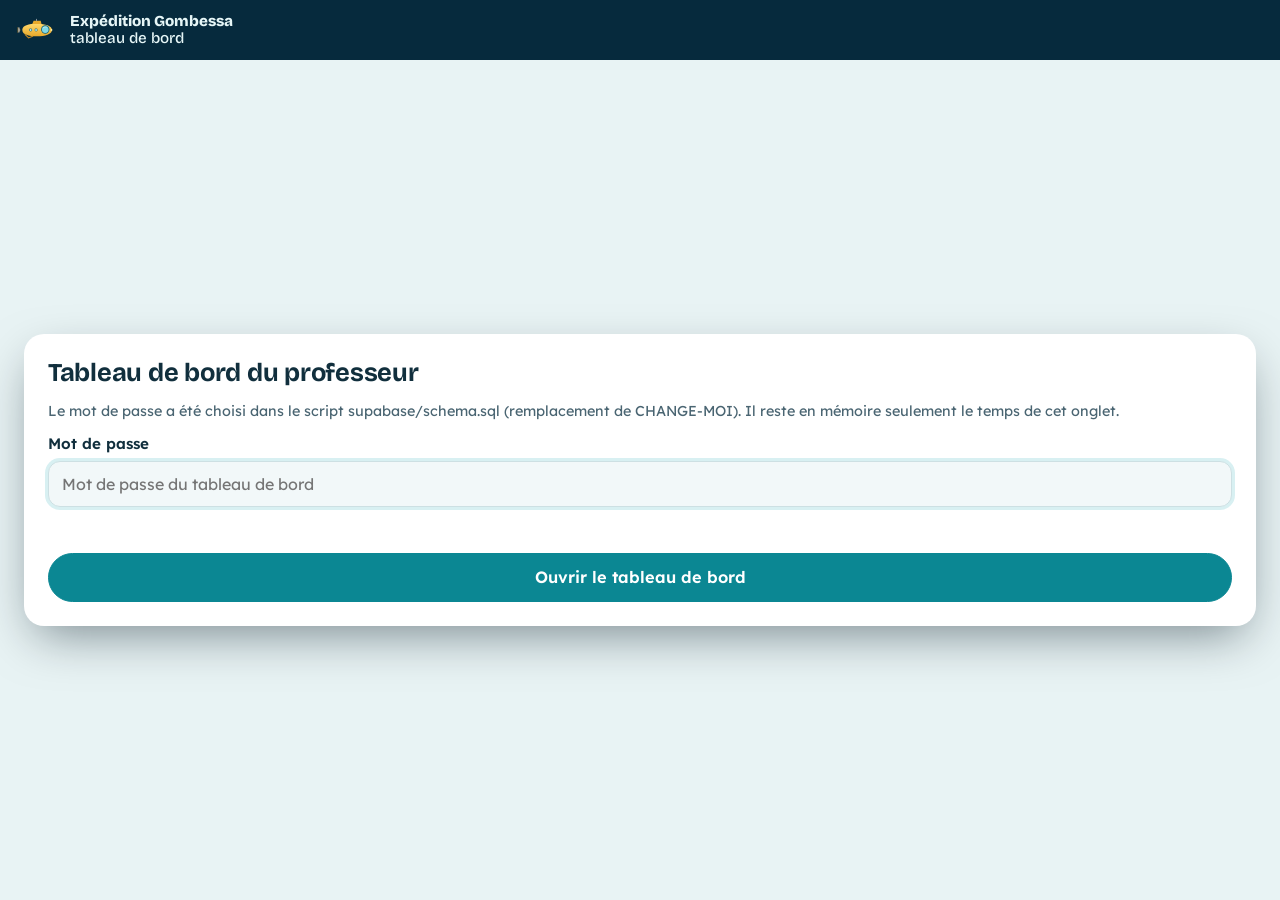
==== prof.html @ 122c661c "Expédition Gombessa : jeu de révision NSI (listes, dictionnaires, algorithmes) Site statique pour Gi" ====
<!doctype html>
<html lang="fr" data-theme="lagon">
<head>
  <meta charset="utf-8">
  <meta name="viewport" content="width=device-width, initial-scale=1">
  <title>Tableau de bord du professeur · Expédition Gombessa</title>
  <meta name="robots" content="noindex">
  <link rel="icon" href="img/icone.svg" type="image/svg+xml">
  <link rel="preconnect" href="https://fonts.googleapis.com">
  <link rel="preconnect" href="https://fonts.gstatic.com" crossorigin>
  <link href="https://fonts.googleapis.com/css2?family=Bricolage+Grotesque:opsz,wght@12..96,600;12..96,800&family=JetBrains+Mono:wght@400;600;700&family=Lexend:wght@400;500;600&display=swap" rel="stylesheet">
  <link rel="stylesheet" href="css/style.css">
  <link rel="stylesheet" href="css/prof.css">
</head>
<body class="page-prof">
  <div id="app"><div class="chargement-initial"><p>Chargement…</p></div></div>
  <div id="toasts" aria-live="polite"></div>

  <script src="js/config.js"></script>
  <script src="js/core/util.js"></script>
  <script src="js/ui/visu.js"></script>
  <script src="js/data/univers.js"></script>
  <script src="js/data/missions-principales.js"></script>
  <script src="js/data/missions-bonus.js"></script>
  <script src="js/ui/illustrations.js"></script>
  <script src="js/ui/persos.js"></script>
  <script src="js/ui/panneaux.js"></script>
  <script src="js/prof.js"></script>
</body>
</html>
---- css/style.css ----
/* =============================================================================
   Expédition Gombessa — feuille de style
   Couleurs : lagon (action), balise (rappels, indices), corail (erreurs),
   herbier (réussite). Les thèmes redéfinissent seulement les variables.
   Pensée pour le téléphone d'abord : une colonne, gros boutons, barre en bas.
   ============================================================================= */

:root {
  --fond: #e8f3f4;
  --surface: #ffffff;
  --surface-2: #f2f8f9;
  --texte: #112f3d;
  --texte-doux: #4a6572;
  --trait: #cde0e3;
  --accent: #0b8793;
  --accent-fort: #075f6b;
  --accent-texte: #ffffff;
  --accent-fond: #d8f0f2;
  --entete: #062a3d;
  --entete-texte: #e6f6f7;
  --balise: #8a5d00;
  --balise-bord: #f2c14e;
  --balise-fond: #fff5d6;
  --corail: #b42f3f;
  --corail-bord: #ef8a91;
  --corail-fond: #fde9ea;
  --herbier: #1d6f40;
  --herbier-bord: #6cc28c;
  --herbier-fond: #e1f4e7;
  --objectif: #0f5fa8;
  --objectif-fond: #e4f0fc;
  --objectif-bord: #77aee6;
  --ombre: 0 1px 2px rgba(6, 42, 61, .07), 0 8px 24px -12px rgba(6, 42, 61, .2);
  --ombre-forte: 0 18px 50px -12px rgba(3, 22, 34, .5);

  --police-titre: "Bricolage Grotesque", "Trebuchet MS", system-ui, sans-serif;
  --police-texte: "Lexend", "Segoe UI", system-ui, -apple-system, sans-serif;
  --police-code: "JetBrains Mono", ui-monospace, "Cascadia Mono", Menlo, Consolas, monospace;

  --r-petit: 6px;
  --r-moyen: 12px;
  --r-grand: 20px;
  --entete-h: 60px;
  --barre-bas-h: 0px;

  --indent-1: rgba(242, 193, 78, .22);
  --indent-2: rgba(11, 135, 147, .16);
  --indent-3: rgba(176, 108, 214, .15);
  --indent-4: rgba(229, 72, 77, .12);
  --indent-trait: rgba(17, 47, 61, .22);
  --tk-k: #8250df; --tk-s: #14853f; --tk-n: #b35900; --tk-c: #6f8189; --tk-b: #0b6ebd; --tk-f: #b0306f;
}

[data-theme="herbier"] {
  --fond: #f5f1dd; --surface: #fffdf3; --surface-2: #faf6e4; --texte: #24301a; --texte-doux: #5c6646; --trait: #e3dcb8;
  --accent: #3f7d2c; --accent-fort: #2f5f20; --accent-texte: #fffef6; --accent-fond: #e5efd5;
  --entete: #22381c; --entete-texte: #f3f6e4;
  --indent-1: rgba(232, 182, 49, .26); --indent-2: rgba(63, 125, 44, .16); --indent-3: rgba(181, 101, 29, .14); --indent-4: rgba(184, 50, 58, .11);
}
[data-theme="abysses"], [data-theme="lumieres"], [data-theme="corail"] {
  --fond: #07111f; --surface: #0e1b31; --surface-2: #13233f; --texte: #e2eaf8; --texte-doux: #98a8c7; --trait: #213457;
  --accent: #4fb3ff; --accent-fort: #8fcfff; --accent-texte: #04172e; --accent-fond: #12305a;
  --entete: #030a15; --entete-texte: #d7e4fb;
  --balise: #ffd36e; --balise-bord: #806626; --balise-fond: #252012;
  --corail: #ff8f9b; --corail-bord: #7f3643; --corail-fond: #2d1520;
  --herbier: #72e2b2; --herbier-bord: #2a6c55; --herbier-fond: #0f2f29;
  --objectif: #9cc9ff; --objectif-fond: #10294a; --objectif-bord: #3d6aa3;
  --ombre: 0 1px 2px rgba(0, 0, 0, .4), 0 12px 30px -14px rgba(0, 0, 0, .7);
  --indent-1: rgba(255, 211, 110, .19); --indent-2: rgba(79, 179, 255, .2); --indent-3: rgba(190, 140, 255, .19); --indent-4: rgba(255, 143, 155, .16);
  --indent-trait: rgba(226, 234, 248, .2);
  --tk-k: #c9a3ff; --tk-s: #93e2a5; --tk-n: #ffbf73; --tk-b: #7cc4ff; --tk-f: #ff93c1; --tk-c: #8195a6;
}
[data-theme="lumieres"] {
  --fond: #050b14; --surface: #0a1524; --surface-2: #0f1c30; --trait: #1b2c44;
  --accent: #45f0de; --accent-fort: #8ff7ec; --accent-texte: #03201d; --accent-fond: #0e3236;
  --objectif: #8ff7ec; --objectif-fond: #0c2a30; --objectif-bord: #2a8a86;
}
[data-theme="corail"] {
  --fond: #1a1012; --surface: #24171a; --surface-2: #2c1c20; --texte: #f7e8e6; --texte-doux: #c6a7a4; --trait: #45292e;
  --accent: #ff8a6b; --accent-fort: #ffb39d; --accent-texte: #2a0e06; --accent-fond: #4a2420;
  --entete: #120a0b; --entete-texte: #fbe9e5;
  --objectif: #ffc4a8; --objectif-fond: #3a1f1a; --objectif-bord: #8f4a3a;
}
[data-theme="nudibranche"] {
  --fond: #f4effb; --surface: #fffdff; --surface-2: #f8f3fd; --texte: #2a1d3d; --texte-doux: #67597d; --trait: #e2d7f1;
  --accent: #7a3fb6; --accent-fort: #5b2a8c; --accent-texte: #fffaff; --accent-fond: #ece0f8;
  --entete: #2a1440; --entete-texte: #f6edff;
  --balise: #8a4b00; --balise-bord: #f6a33b; --balise-fond: #ffecd2;
  --objectif: #5b2a8c; --objectif-fond: #efe5fb; --objectif-bord: #b48ae6;
  --indent-1: rgba(246, 163, 59, .24); --indent-2: rgba(122, 63, 182, .14); --indent-3: rgba(20, 140, 140, .12); --indent-4: rgba(184, 50, 58, .11);
}

/* ----------------------------------------------------------------------------- base */
*, *::before, *::after { box-sizing: border-box; }
html { -webkit-text-size-adjust: 100%; scroll-padding-top: calc(var(--entete-h) + 8px); scroll-padding-bottom: calc(var(--barre-bas-h) + 16px); }
body {
  margin: 0; background: var(--fond); color: var(--texte);
  font-family: var(--police-texte); font-size: 16px; line-height: 1.55;
  -webkit-font-smoothing: antialiased; overflow-x: hidden;
}
h1, h2, h3 { font-family: var(--police-titre); line-height: 1.15; margin: 0 0 .5em; letter-spacing: -.01em; }
p { margin: 0 0 .7em; }
code, kbd, pre { font-family: var(--police-code); }
code { font-size: .9em; background: var(--surface-2); border: 1px solid var(--trait); padding: .05em .35em; border-radius: 5px; overflow-wrap: anywhere; }
a { color: var(--accent-fort); }
:focus-visible { outline: 3px solid var(--balise-bord); outline-offset: 2px; }
[hidden] { display: none !important; }
.sr { position: absolute; width: 1px; height: 1px; overflow: hidden; clip: rect(0 0 0 0); white-space: nowrap; }
.vide { color: var(--texte-doux); font-style: italic; }
.aide-texte { color: var(--texte-doux); font-size: .9rem; }
.grand { font-size: 1.8rem; line-height: 1; }
.chargement-initial { display: grid; place-items: center; min-height: 100vh; color: var(--texte-doux); }
.logo { display: inline-block; width: 44px; flex: none; }
.logo svg { display: block; width: 100%; height: auto; }

/* ----------------------------------------------------------------------------- boutons */
.bouton {
  display: inline-flex; align-items: center; justify-content: center; gap: .45em; min-height: 42px;
  font: 500 .95rem/1.2 var(--police-texte); color: var(--texte);
  background: var(--surface); border: 1.5px solid var(--trait); border-radius: 999px;
  padding: .55em 1.1em; cursor: pointer; transition: background .15s, border-color .15s, transform .1s;
}
.bouton:hover:not(:disabled) { border-color: var(--accent); }
.bouton:active:not(:disabled) { transform: translateY(1px); }
.bouton:disabled { opacity: .55; cursor: not-allowed; }
.bouton.principal { background: var(--accent); border-color: var(--accent); color: var(--accent-texte); font-weight: 600; }
.bouton.principal:hover:not(:disabled) { background: var(--accent-fort); border-color: var(--accent-fort); }
.bouton.discret { background: transparent; border-color: transparent; color: var(--texte-doux); padding: .45em .7em; }
.bouton.discret:hover:not(:disabled) { background: var(--surface-2); border-color: var(--trait); color: var(--texte); }
.bouton.petit { font-size: .85rem; padding: .4em .85em; min-height: 36px; }
.bouton.large { width: 100%; padding: .85em 1.2em; font-size: 1.02rem; }
.lien {
  background: none; border: none; padding: .3em 0; color: var(--accent-fort); font: inherit; font-size: .92rem;
  cursor: pointer; text-decoration: underline; text-underline-offset: 3px; text-decoration-thickness: 1px; text-align: left;
}
.lien:hover { text-decoration-thickness: 2px; }
kbd { font-size: .7em; padding: .1em .45em; border-radius: 4px; background: rgba(255, 255, 255, .2); border: 1px solid rgba(255, 255, 255, .35); }
.bouton-fermer {
  width: 40px; height: 40px; flex: none; border-radius: 50%; border: 1px solid transparent; background: transparent;
  color: var(--texte-doux); font-size: 1.1rem; cursor: pointer;
}
.bouton-fermer:hover { background: var(--surface-2); border-color: var(--trait); color: var(--texte); }
.bouton-lire { border: none; background: transparent; cursor: pointer; font-size: 1rem; opacity: .6; padding: .35rem; border-radius: 50%; flex: none; }
.bouton-lire:hover, .bouton-lire.lecture-en-cours { opacity: 1; background: var(--surface-2); }

/* ----------------------------------------------------------------------------- accueil */
.accueil { position: relative; min-height: 100vh; min-height: 100dvh; display: grid; grid-template-columns: minmax(0, 1.2fr) minmax(320px, 470px); align-items: center; gap: 24px; padding: clamp(16px, 4vw, 56px); overflow: hidden; background: #0b3554; }
.accueil-decor, .histoire-decor { position: absolute; inset: 0; }
.plongee-svg.decor { width: 100%; height: 100%; display: block; }
.accueil-decor::after { content: ""; position: absolute; inset: 0; background: linear-gradient(90deg, rgba(3, 22, 38, .75) 0%, rgba(3, 22, 38, .25) 55%, rgba(3, 22, 38, .55) 100%); }
.accueil-titre { position: relative; z-index: 1; color: #fff; text-shadow: 0 2px 18px rgba(0, 16, 30, .6); align-self: end; padding-bottom: 4vh; }
.marque-accueil { display: flex; align-items: center; gap: .6rem; font-family: var(--police-titre); font-weight: 600; margin-bottom: .8rem; color: #bdeef0; }
.marque-accueil .logo { width: 64px; }
.accueil-titre h1 { font-size: clamp(2.4rem, 6vw, 4.6rem); font-weight: 800; line-height: .95; margin-bottom: .3em; }
.accueil-titre p { font-size: 1.08rem; max-width: 36ch; color: #dff6f7; }
.carte-connexion { position: relative; z-index: 1; background: var(--surface); border-radius: var(--r-grand); padding: 1.5rem; box-shadow: var(--ombre-forte); width: 100%; }
.carte-connexion h2 { font-size: 1.6rem; }
.choix-depart { display: flex; flex-direction: column; gap: .7rem; }
.choix-depart-bouton { justify-content: flex-start; gap: .9rem; text-align: left; border-radius: var(--r-moyen); padding: .9rem 1rem; }
.choix-depart-bouton strong { display: block; font-size: 1.05rem; }
.choix-depart-bouton small { display: block; font-weight: 400; opacity: .85; font-size: .85rem; }
.formulaire { display: flex; flex-direction: column; gap: .85rem; }
.champ { display: flex; flex-direction: column; gap: .3rem; }
.etiquette { font-weight: 600; font-size: .95rem; }
.champ input, .champ select, .memo-recherche, .saisie-champ {
  font: 400 1rem var(--police-texte); color: var(--texte); background: var(--surface-2); min-height: 46px;
  border: 1.5px solid var(--trait); border-radius: var(--r-moyen); padding: .65em .85em; width: 100%;
}
.champ input:focus, .champ select:focus, .memo-recherche:focus, .saisie-champ:focus { outline: none; border-color: var(--accent); box-shadow: 0 0 0 3px var(--accent-fond); }
.champ-code { font-family: var(--police-code) !important; font-size: 1.15rem !important; letter-spacing: .06em; text-transform: uppercase; }
.avatars-depart { display: flex; gap: .5rem; flex-wrap: wrap; }
.avatars-depart input { position: absolute; opacity: 0; pointer-events: none; }
.avatars-depart label { font-size: 1.8rem; width: 58px; height: 58px; display: grid; place-items: center; border-radius: 16px; border: 2px solid var(--trait); background: var(--surface-2); cursor: pointer; }
.avatars-depart input:checked + label { border-color: var(--accent); background: var(--accent-fond); transform: scale(1.05); }
.avatars-depart input:focus-visible + label { outline: 3px solid var(--balise-bord); }
.message-formulaire { color: var(--corail); font-weight: 500; min-height: 1.2em; margin: 0; }
.lien-hors-ligne { display: block; margin: 1rem auto 0; font-size: .88rem; color: var(--texte-doux); text-align: center; }
.etat-chargement { text-align: center; color: var(--texte-doux); font-size: .85rem; margin: 1rem 0 0; }
.carte-retour { text-align: center; }
.retour-avatar { font-size: 3.4rem; line-height: 1; margin-bottom: .4rem; }
.carte-retour .bouton { margin: .4rem 0 .6rem; }
.champ-reprise summary { cursor: pointer; color: var(--accent-fort); font-size: .92rem; }
.champ-reprise .champ { margin-top: .5rem; }
.code-expedition {
  font: 700 clamp(1.4rem, 6vw, 2rem) var(--police-code); letter-spacing: .06em; text-align: center; color: var(--entete);
  background: repeating-linear-gradient(-45deg, var(--balise-fond), var(--balise-fond) 10px, color-mix(in srgb, var(--balise-fond) 70%, var(--surface)) 10px, color-mix(in srgb, var(--balise-fond) 70%, var(--surface)) 20px);
  border: 3px dashed var(--balise-bord); border-radius: var(--r-moyen); padding: .7rem .5rem; margin: .6rem 0; user-select: all; overflow-wrap: anywhere;
}
[data-theme="abysses"] .code-expedition, [data-theme="lumieres"] .code-expedition, [data-theme="corail"] .code-expedition { color: var(--balise); }
.code-expedition.petit { font-size: 1.25rem; }
.code-conseils { list-style: none; padding: 0; margin: .4rem 0 .8rem; display: grid; gap: .3rem; font-size: .93rem; }
.case-a-cocher { display: flex; gap: .7rem; align-items: center; font-weight: 600; background: var(--surface-2); border: 1.5px solid var(--trait); border-radius: var(--r-moyen); padding: .7rem .9rem; margin-bottom: .8rem; cursor: pointer; }
.case-a-cocher input { width: 24px; height: 24px; accent-color: var(--accent); }

/* ----------------------------------------------------------------------------- histoire */
.histoire { position: relative; min-height: 100vh; min-height: 100dvh; background: #0b3554; overflow: hidden; display: flex; align-items: center; justify-content: center; padding: 16px; }
.histoire-decor::after { content: ""; position: absolute; inset: 0; background: rgba(3, 22, 38, .35); }
.histoire-cadre { position: relative; width: min(680px, 100%); background: color-mix(in srgb, var(--surface) 95%, transparent); border-radius: var(--r-grand); padding: 1.4rem; box-shadow: var(--ombre-forte); max-height: calc(100dvh - 32px); display: flex; flex-direction: column; }
.histoire-marque { display: flex; align-items: center; gap: .5rem; font-family: var(--police-titre); font-weight: 600; color: var(--accent-fort); margin-bottom: 1rem; }
.histoire-gombessa { max-width: 320px; margin: 0 auto 1rem; border-radius: var(--r-moyen); overflow: hidden; box-shadow: var(--ombre); }
.histoire-gombessa svg { display: block; width: 100%; height: auto; }
.histoire-fil { overflow-y: auto; display: flex; flex-direction: column; gap: .8rem; padding-right: 4px; }
.histoire-boutons { display: flex; justify-content: space-between; align-items: center; margin-top: 1.2rem; gap: 1rem; }
.histoire-boutons .bouton { width: auto; }

/* ----------------------------------------------------------------------------- bulles */
.bulle { display: grid; grid-template-columns: 48px minmax(0, 1fr) auto; gap: .65rem; align-items: start; }
.portrait { width: 48px; height: 48px; border-radius: 50%; overflow: hidden; flex: none; border: 2.5px solid color-mix(in srgb, var(--perso, var(--accent)) 60%, transparent); background: var(--surface); }
.portrait svg { display: block; width: 100%; height: 100%; }
.bulle-texte { background: var(--surface); border: 1px solid var(--trait); border-radius: 4px var(--r-moyen) var(--r-moyen) var(--r-moyen); padding: .6rem .85rem; }
.bulle-nom { display: flex; flex-wrap: wrap; gap: .1rem .5rem; align-items: baseline; font-size: .8rem; margin-bottom: .15rem; }
.bulle-nom strong { color: color-mix(in srgb, var(--perso) 75%, var(--texte)); font-size: .9rem; }
.bulle-nom span { color: var(--texte-doux); }
.bulle-contenu p:last-child { margin: 0; }
.bulle-luci .bulle-texte { background: var(--entete); color: var(--entete-texte); border-color: transparent; }
.bulle-luci .bulle-nom strong { color: #6ff7e8; }
.bulle-luci .bulle-nom span { color: #9cc3cc; }
.bulle-luci code { background: rgba(255, 255, 255, .1); border-color: rgba(255, 255, 255, .2); color: #e6fbff; }
.bulle-luci .bouton-lire { filter: none; }
.bulle-narration .bulle-texte { background: var(--balise-fond); border-color: var(--balise-bord); font-style: italic; }
.bulle-narration .bulle-nom { font-style: normal; }
.bulle.apparait { animation: apparition .35s ease-out both; }
@keyframes apparition { from { opacity: 0; transform: translateY(8px); } to { opacity: 1; transform: none; } }

/* ----------------------------------------------------------------------------- en-tête du jeu */
.barre {
  position: sticky; top: 0; z-index: 30; height: var(--entete-h); display: flex; align-items: center; gap: .8rem;
  padding: 0 12px; background: var(--entete); color: var(--entete-texte);
}
.marque { display: flex; align-items: center; gap: .5rem; background: none; border: none; color: inherit; cursor: pointer; padding: 0; font: 500 .95rem/1.1 var(--police-titre); text-align: left; flex: none; }
.marque .logo { width: 46px; }
.marque strong { display: block; font-weight: 800; }
.jauge { display: flex; align-items: center; gap: .45rem; flex: none; font-size: .85rem; }
.jauge-tube { width: 8px; height: 34px; border-radius: 99px; background: rgba(255, 255, 255, .15); display: flex; align-items: flex-start; overflow: hidden; }
.jauge-tube > span { width: 100%; background: linear-gradient(#6ff7e8, #2a6fd6); border-radius: 99px; transition: height .8s ease; }
.jauge-prof { font: 700 1rem var(--police-code); color: #6ff7e8; }
.jauge-nom { opacity: .8; white-space: nowrap; max-width: 16ch; overflow: hidden; text-overflow: ellipsis; }
.fil-chapitre { display: flex; align-items: center; gap: .7rem; min-width: 0; flex: 1; justify-content: center; }
.fil-points { display: flex; gap: 6px; list-style: none; margin: 0; padding: 0; }
.fil-points button {
  width: 30px; height: 30px; border-radius: 50%; border: 1.5px solid rgba(255, 255, 255, .35); background: transparent;
  color: inherit; font: 600 .78rem var(--police-texte); cursor: pointer;
}
.fil-points button.fait { background: rgba(111, 214, 154, .25); border-color: #6fd69a; color: #c9f5da; }
.fil-points button.actuel { background: #f2c14e; border-color: #f2c14e; color: #2a2000; }
.fil-points button:disabled { opacity: .35; cursor: default; }
.actions { display: flex; align-items: center; gap: 2px; flex: none; }
.bouton-entete {
  display: flex; align-items: center; gap: .35rem; background: transparent; border: 1px solid transparent; color: inherit;
  border-radius: 999px; padding: .45em .7em; font: 500 .88rem var(--police-texte); cursor: pointer; min-height: 40px;
}
.bouton-entete:hover { background: rgba(255, 255, 255, .1); border-color: rgba(255, 255, 255, .2); }
.bouton-entete .icone { font-size: 1.1rem; }
.sync { width: 16px; text-align: center; font-size: .9rem; flex: none; }
.sync.ok::before, .sync.local::before, .sync.attente::before, .sync.inconnu::before { content: ""; display: inline-block; width: 8px; height: 8px; border-radius: 50%; background: #6fd69a; }
.sync.local::before { background: rgba(255, 255, 255, .4); }
.sync.attente::before, .sync.inconnu::before { background: #f2c14e; }
.puce-profil {
  display: flex; align-items: center; gap: .55rem; background: rgba(255, 255, 255, .08); border: 1px solid rgba(255, 255, 255, .18);
  color: inherit; border-radius: 999px; padding: 4px 12px 4px 4px; cursor: pointer; font: inherit; text-align: left; flex: none;
}
.puce-profil:hover { background: rgba(255, 255, 255, .14); }
.puce-avatar { width: 38px; height: 38px; display: grid; place-items: center; font-size: 1.4rem; background: rgba(255, 255, 255, .12); border-radius: 50%; }
.puce-infos { display: flex; flex-direction: column; line-height: 1.15; min-width: 120px; }
.puce-nom { font-weight: 600; font-size: .9rem; }
.puce-rang { font-size: .74rem; opacity: .85; }
.barre-progres { display: block; height: 6px; background: var(--surface-2); border-radius: 99px; overflow: hidden; border: 1px solid var(--trait); }
.barre-progres > span { display: block; height: 100%; background: linear-gradient(90deg, var(--accent), #f2c14e); border-radius: 99px; transition: width .6s ease; }
.barre-progres.mini { height: 4px; margin-top: 3px; background: rgba(255, 255, 255, .15); border: none; }
.barre-progres.large { height: 10px; margin: .4rem 0; }

/* ----------------------------------------------------------------------------- disposition du jeu */
.jeu { display: grid; grid-template-columns: minmax(340px, 42%) minmax(0, 1fr); height: calc(100vh - var(--entete-h)); height: calc(100dvh - var(--entete-h)); }
.colonne-dossier { min-width: 0; overflow-y: auto; padding: 20px 24px 60px; border-right: 1px solid var(--trait); display: flex; flex-direction: column; gap: 1rem; }
.espace-travail { position: relative; min-width: 0; overflow-y: auto; display: flex; flex-direction: column; gap: 1rem; padding: 20px 24px 80px; background: var(--surface-2); }

.mission-tete { display: flex; flex-direction: column; gap: .25rem; }
.mission-lieu { font-size: .85rem; color: var(--accent-fort); font-weight: 600; letter-spacing: .01em; }
.mission-titre { font-size: clamp(1.6rem, 2.6vw, 2.2rem); font-weight: 800; margin: .1rem 0 .3rem; }
.mission-etat { display: flex; gap: .4rem; flex-wrap: wrap; }
.pastille { font-size: .76rem; font-weight: 500; padding: .2em .7em; border-radius: 99px; background: var(--surface); border: 1px solid var(--trait); color: var(--texte-doux); }
.pastille.reussie { background: var(--herbier-fond); border-color: var(--herbier-bord); color: var(--herbier); }
.recit { display: flex; flex-direction: column; gap: .7rem; }

/* L'objectif : toujours en haut, très visible */
.objectif {
  display: grid; grid-template-columns: auto minmax(0, 1fr) auto; gap: .75rem; align-items: start;
  background: var(--objectif-fond); border: 2px solid var(--objectif-bord); border-left: 7px solid var(--objectif);
  border-radius: var(--r-moyen); padding: .85rem 1rem; box-shadow: var(--ombre);
}
.objectif-icone { font-size: 1.8rem; line-height: 1; }
.objectif-titre { display: flex; flex-wrap: wrap; align-items: center; gap: .4rem .6rem; font: 800 .82rem var(--police-titre); text-transform: uppercase; letter-spacing: .08em; color: var(--objectif); margin-bottom: .2rem; }
.objectif-texte p { margin: 0; font-size: 1.12rem; font-weight: 600; line-height: 1.4; }
.badge-competence { text-transform: none; letter-spacing: 0; font: 600 .78rem var(--police-texte); background: var(--surface); color: var(--texte); border: 1.5px solid var(--objectif-bord); border-radius: 99px; padding: .1em .65em; }

.rappel { background: var(--balise-fond); border: 1.5px solid var(--balise-bord); border-radius: var(--r-moyen); }
.rappel summary { cursor: pointer; padding: .75rem 1rem; display: flex; gap: .55rem; align-items: center; font-size: .98rem; list-style: none; min-height: 48px; }
.rappel summary::-webkit-details-marker { display: none; }
.rappel summary::after { content: "▾"; margin-left: auto; color: var(--balise); transition: transform .2s; }
.rappel:not([open]) summary::after { transform: rotate(-90deg); }
.rappel summary strong { color: var(--balise); }
.rappel-corps { padding: 0 1rem 1rem; }
.rappel-corps ul, .rappel-corps ol, .consigne ul, .consigne ol { margin: .2em 0 .8em; padding-left: 1.3em; }
.rappel-anim { margin: .6rem 0; }

.consigne { background: var(--surface); border: 1px solid var(--trait); border-left: 5px solid var(--accent); border-radius: var(--r-moyen); padding: .9rem 1.1rem; }
.consigne h2, .dossier-donnees h2, .aides h2 { font-size: 1.1rem; margin-bottom: .5rem; }
.consigne ol li { margin-bottom: .3em; }
.consigne ol li::marker { font-weight: 700; color: var(--accent-fort); }
.consigne > div > :last-child { margin-bottom: 0; }
.dossier-donnees { background: var(--surface); border: 1px dashed var(--trait); border-radius: var(--r-moyen); padding: .9rem 1.1rem; }
.dossier-dessin { margin-top: .6rem; }

.aides { display: flex; flex-direction: column; gap: .5rem; }
.aide-info { margin: 0; color: var(--texte-doux); font-size: .9rem; }
.bouton-indice, .bouton-solution {
  width: 100%; text-align: left; display: flex; flex-direction: column; gap: .1rem; cursor: pointer; min-height: 52px;
  background: var(--surface); border: 1.5px solid var(--balise-bord); border-radius: var(--r-moyen); padding: .65rem .9rem;
  font: 600 .95rem var(--police-texte); color: var(--texte);
}
.bouton-indice small, .bouton-solution small { font-weight: 400; color: var(--texte-doux); font-size: .82rem; }
.bouton-indice:hover:not(:disabled) { background: var(--balise-fond); }
.bouton-indice:disabled, .bouton-solution:disabled { border-style: dashed; border-color: var(--trait); cursor: not-allowed; color: var(--texte-doux); }
.bouton-solution { border-color: var(--corail-bord); }
.bouton-solution:hover:not(:disabled) { background: var(--corail-fond); }
.indice.vu, .solution { background: var(--balise-fond); border: 1.5px solid var(--balise-bord); border-radius: var(--r-moyen); padding: .7rem .9rem; }
.solution { background: var(--surface); border-color: var(--corail-bord); }
.indice-titre { font-weight: 700; font-size: .85rem; color: var(--balise); margin-bottom: .2rem; }
.solution .indice-titre { color: var(--corail); }
.indice-texte p:last-child { margin: 0; }
.aide-prof { font-size: .85rem; color: var(--texte-doux); margin: .2rem 0 0; }

/* ----------------------------------------------------------------------------- code statique */
.bloc-code { position: relative; margin: .5rem 0 .8rem; }
.bloc-code:has(.bouton-essayer) { margin-top: 1.1rem; }
.code-statique {
  margin: 0; padding: .75rem .9rem; background: var(--surface); border: 1px solid var(--trait); border-radius: var(--r-petit);
  font-size: .86rem; line-height: 1.55; overflow-x: auto; white-space: pre; tab-size: 4; color: var(--texte);
}
.rappel .code-statique { background: color-mix(in srgb, var(--surface) 82%, var(--balise-fond)); }
.bouton-essayer {
  position: absolute; top: -12px; right: 10px; z-index: 1; font: 600 .74rem var(--police-texte); border-radius: 99px; cursor: pointer;
  background: var(--accent-fond); color: var(--accent-fort); border: 1px solid color-mix(in srgb, var(--accent) 40%, transparent); padding: .3em .75em;
}
.bouton-essayer:hover { background: var(--accent); color: var(--accent-texte); }
.tk-k { color: var(--tk-k); font-weight: 600; }
.tk-s { color: var(--tk-s); }
.tk-n { color: var(--tk-n); }
.tk-c { color: var(--tk-c); font-style: italic; }
.tk-b { color: var(--tk-b); }
.tk-f { color: var(--tk-f); font-weight: 600; }

/* Code numéroté, lignes cliquables */
.code-numerote { background: var(--surface); border: 1px solid var(--trait); border-radius: var(--r-moyen); padding: .4rem 0; margin: .5rem 0 .8rem; overflow-x: auto; font: .9rem/1.55 var(--police-code); }
.code-ligne { display: flex; align-items: baseline; width: 100%; min-width: max-content; padding: .1rem .8rem .1rem 0; border: none; background: transparent; text-align: left; font: inherit; color: var(--texte); white-space: pre; }
.code-ligne .num { width: 2.6em; flex: none; text-align: right; padding-right: .9em; color: var(--texte-doux); opacity: .6; user-select: none; }
.code-ligne.surlignee { background: var(--balise-fond); box-shadow: inset 4px 0 0 var(--balise-bord); }
.code-numerote.cliquable .code-ligne { cursor: pointer; padding-top: .35rem; padding-bottom: .35rem; border-top: 1px dashed transparent; }
.code-numerote.cliquable .code-ligne:hover { background: var(--accent-fond); }
.code-ligne.coche { background: var(--accent-fond); box-shadow: inset 4px 0 0 var(--accent); }
.code-ligne.juste { background: var(--herbier-fond); box-shadow: inset 4px 0 0 var(--herbier); }
.code-ligne.faux { background: var(--corail-fond); box-shadow: inset 4px 0 0 var(--corail); animation: secousse .3s; }
.code-ligne.montre { outline: 2px dashed var(--balise-bord); outline-offset: -2px; }

.tableau-defile, .defile-x { overflow-x: auto; margin: .5rem 0 .8rem; -webkit-overflow-scrolling: touch; }
.tableau-md { border-collapse: collapse; font-size: .88rem; min-width: 100%; }
.tableau-md th, .tableau-md td { border: 1px solid var(--trait); padding: .4rem .6rem; text-align: left; vertical-align: top; }
.tableau-md th { background: var(--surface-2); }

/* ----------------------------------------------------------------------------- messages de vérification */
.verdict { flex: none; }
.v-message { border-radius: var(--r-moyen); padding: .7rem .9rem; border: 1.5px solid var(--trait); background: var(--surface); font-size: .95rem; }
.v-message p:last-child { margin-bottom: 0; }
.v-neutre { color: var(--texte-doux); }
.v-trous { background: var(--balise-fond); border-color: var(--balise-bord); }
.v-erreur { background: var(--corail-fond); border-color: var(--corail-bord); }
.v-pasencore { background: var(--balise-fond); border-color: var(--balise-bord); }
.v-reussi { background: var(--herbier-fond); border-color: var(--herbier-bord); color: var(--herbier); }
.v-titre { display: flex; align-items: center; gap: .45rem; margin-bottom: .35rem; font-size: 1rem; flex-wrap: wrap; }
.v-erreur .v-titre strong { color: var(--corail); }
.v-ligne { font-size: .85rem; color: var(--texte-doux); }
.v-code { margin: .3rem 0 .5rem; padding: .45rem .6rem; background: var(--surface); border-radius: var(--r-petit); border: 1px solid var(--corail-bord); font-size: .88rem; white-space: pre-wrap; }
.v-explication { margin-bottom: .45rem; }
.v-brut { font-size: .82rem; color: var(--texte-doux); }
.rouage { display: inline-block; width: 12px; height: 12px; border: 2px solid var(--accent); border-right-color: transparent; border-radius: 50%; animation: tourne .8s linear infinite; vertical-align: -1px; }
@keyframes tourne { to { transform: rotate(360deg); } }
@keyframes secousse { 25% { transform: translateX(-4px); } 75% { transform: translateX(4px); } }

/* ----------------------------------------------------------------------------- activité : étapes */
.travail-etapes { display: flex; flex-direction: column; gap: .8rem; }
.etapes-tete { display: flex; align-items: center; justify-content: space-between; gap: 1rem; flex-wrap: wrap; }
.etape-compte { margin: 0; font-weight: 600; color: var(--texte-doux); font-size: .9rem; }
.etapes-progression { display: flex; gap: 6px; }
.etape-point { width: 14px; height: 14px; border-radius: 50%; border: 2px solid var(--trait); background: var(--surface); }
.etape-point.fait { background: var(--herbier-bord); border-color: var(--herbier-bord); }
.etape-point.actuel { border-color: var(--accent); background: var(--accent-fond); transform: scale(1.25); }
.etape-carte { background: var(--surface); border: 1px solid var(--trait); border-radius: var(--r-grand); padding: clamp(16px, 3vw, 26px); box-shadow: var(--ombre); }
.etape-carte.apparait { animation: apparition .3s ease-out both; }
.etape-question { display: flex; gap: .5rem; align-items: flex-start; font-family: var(--police-titre); font-size: 1.28rem; font-weight: 600; line-height: 1.32; margin-bottom: .8rem; }
.etape-question > div { flex: 1; }
.etape-question p { margin: 0; }
.etape-question code { font-size: .85em; }
.etape-dessin { margin-bottom: .6rem; overflow-x: auto; }
.etape-reponse.verrouillee { pointer-events: none; }
.etape-retour { margin-top: .9rem; }
.etape-retour:empty { display: none; }
.etape-actions { display: flex; gap: .6rem; flex-wrap: wrap; margin-top: .9rem; align-items: center; }
.etape-actions:empty { display: none; }
.etapes-fin { text-align: center; padding: .6rem; }

.quiz-choix { display: grid; gap: .6rem; }
.choix {
  display: flex; align-items: center; gap: .8rem; width: 100%; text-align: left; cursor: pointer; min-height: 52px;
  background: var(--surface-2); border: 2px solid var(--trait); border-radius: var(--r-moyen); padding: .7rem .9rem;
  font: 500 1rem var(--police-texte); color: var(--texte); transition: border-color .15s, background .15s;
}
.choix:hover:not(:disabled) { border-color: var(--accent); background: var(--accent-fond); }
.choix:disabled { cursor: default; }
.choix-lettre { flex: none; width: 30px; height: 30px; display: grid; place-items: center; border-radius: 50%; background: var(--surface); border: 1.5px solid var(--trait); font-weight: 700; font-size: .85rem; }
.choix.coche { border-color: var(--accent); background: var(--accent-fond); }
.choix.juste { border-color: var(--herbier-bord); background: var(--herbier-fond); }
.choix.juste .choix-lettre { background: var(--herbier); color: #fff; border-color: var(--herbier); }
.choix.faux { border-color: var(--corail-bord); background: var(--corail-fond); opacity: .8; animation: secousse .3s; }
.choix.faux .choix-lettre { background: var(--corail); color: #fff; border-color: var(--corail); }
.choix.montre, .case.montre, .montre { outline: 3px dashed var(--balise-bord); outline-offset: 2px; }

/* Cases cliquables : liste, dictionnaire, grille */
.cases-cadre { overflow-x: auto; padding: .3rem 0 .4rem; }
.cases-nom { margin: 0 0 .3rem; }
.cases-liste { display: flex; flex-wrap: wrap; gap: 6px; }
.case {
  display: flex; flex-direction: column; align-items: center; gap: 2px; cursor: pointer; font: inherit; color: var(--texte);
  background: var(--surface); border: none; padding: 2px; border-radius: 10px; min-width: 52px;
}
.case-valeur { display: block; padding: .5rem .55rem; border: 2px solid var(--accent); border-radius: 9px; background: var(--accent-fond); font: .88rem var(--police-code); white-space: nowrap; min-width: 48px; text-align: center; }
.case:hover .case-valeur, .case:hover .case-cle { border-color: var(--accent-fort); transform: translateY(-2px); }
.case.coche .case-valeur { background: var(--balise-fond); border-color: var(--balise-bord); }
.case.juste .case-valeur, .case.juste .case-cle { background: var(--herbier-fond); border-color: var(--herbier); }
.case.faux .case-valeur, .case.faux .case-cle { background: var(--corail-fond); border-color: var(--corail); animation: secousse .3s; }
.cases-dico { display: flex; flex-direction: column; gap: 6px; align-items: flex-start; }
.case-paire { flex-direction: row; gap: .5rem; padding: 3px; }
.case-cle { display: block; padding: .4rem .55rem; border: 2px solid var(--balise-bord); border-radius: 9px; background: var(--balise-fond); font: .88rem var(--police-code); }
.cases-grille { border-collapse: separate; border-spacing: 4px; }
.cases-grille .case { min-width: 44px; }
.cases-grille .case { padding: .45rem .5rem; border: 2px solid var(--accent); background: var(--accent-fond); font: .85rem var(--police-code); }
.cases-grille .case.juste { background: var(--herbier-fond); border-color: var(--herbier); }
.cases-grille .case.faux { background: var(--corail-fond); border-color: var(--corail); }
.cases-grille .case.coche { background: var(--balise-fond); border-color: var(--balise-bord); }

.saisie-champ { max-width: 260px; font-family: var(--police-code); font-size: 1.1rem; }
.saisie-champ.juste { border-color: var(--herbier-bord); background: var(--herbier-fond); }
.saisie-champ.faux { border-color: var(--corail); background: var(--corail-fond); }

.associer { display: flex; flex-direction: column; gap: .55rem; }
.associer-ligne { display: grid; grid-template-columns: minmax(0, 1.1fr) auto minmax(0, 1fr); gap: .6rem; align-items: center; background: var(--surface-2); border: 1px solid var(--trait); border-radius: var(--r-moyen); padding: .55rem .7rem; }
.associer-gauche code { white-space: normal; }
.associer-fleche { color: var(--texte-doux); }
.associer-choix, .trou-choix {
  font: 500 .92rem var(--police-texte); color: var(--texte); background: var(--surface); border: 2px solid var(--trait); border-radius: 10px; padding: .45em .5em; min-height: 42px; max-width: 100%;
}
.trou-choix { font-family: var(--police-code); min-height: 34px; padding: .15em .3em; margin: 0 .1em; border-color: var(--balise-bord); background: var(--balise-fond); }
.associer-choix.juste, .trou-choix.juste { border-color: var(--herbier); background: var(--herbier-fond); }
.associer-choix.faux, .trou-choix.faux { border-color: var(--corail); background: var(--corail-fond); }
.code-trous { white-space: pre; line-height: 2.2; }

/* ----------------------------------------------------------------------------- activité : console */
.travail-console { display: flex; flex-direction: column; background: #071d2b; color: #d9f2f4; border-radius: var(--r-grand); overflow: hidden; box-shadow: var(--ombre); }
.console-tete { display: flex; align-items: center; gap: .5rem; padding: .55rem .9rem; background: #0b2a3c; font: 600 .85rem var(--police-texte); color: #9fd9df; }
.console-tete .espace { flex: 1; }
.console-tete .etat-python { color: #f2c14e; }
.console-voyant { width: 10px; height: 10px; border-radius: 50%; background: #6ff7e8; box-shadow: 0 0 8px #6ff7e8; }
.console-fil { padding: .8rem .9rem; display: flex; flex-direction: column; gap: .5rem; min-height: 240px; max-height: 52vh; overflow-y: auto; font-size: .93rem; }
.console-accueil { color: #7fa7b0; font-style: italic; font-size: .88rem; }
.console-etape { display: grid; grid-template-columns: 34px minmax(0, 1fr); gap: .6rem; align-items: start; background: #0e3247; border: 1.5px solid #1d4f69; border-radius: var(--r-moyen); padding: .6rem .7rem; color: #e8f8fa; }
.console-etape.actuelle { background: #fff5d6; border-color: #f2c14e; color: #2b2000; box-shadow: 0 0 0 3px rgba(242, 193, 78, .25); }
.console-etape.actuelle code { background: #fff; border-color: #e6cd84; color: #2b2000; }
.console-etape.faite { opacity: .7; }
.console-etape-num { width: 30px; height: 30px; border-radius: 50%; display: grid; place-items: center; background: #1d4f69; font-weight: 700; color: #fff; }
.console-etape.actuelle .console-etape-num { background: #f2c14e; color: #2b2000; }
.console-etape.faite .console-etape-num { background: #2f9e5b; }
.console-etape-titre { display: block; font-size: .75rem; text-transform: uppercase; letter-spacing: .07em; opacity: .75; font-weight: 700; }
.console-etape-texte p { margin: 0; font-size: 1rem; font-weight: 500; }
.console-etape code { background: rgba(255, 255, 255, .1); border-color: rgba(255, 255, 255, .2); color: inherit; }
.console-cmd { font-family: var(--police-code); white-space: pre-wrap; word-break: break-word; }
.console-cmd .console-invite { color: #6ff7e8; }
.console-cmd .tk-s { color: #93e2a5; } .console-cmd .tk-n { color: #ffbf73; } .console-cmd .tk-k { color: #c9a3ff; } .console-cmd .tk-b { color: #7cc4ff; }
.console-sortie { margin: 0; font-size: .9rem; color: #f3f7f8; white-space: pre-wrap; word-break: break-word; padding-left: .2rem; }
.console-luci { display: flex; gap: .5rem; align-items: baseline; color: #6ff7e8; font-size: .92rem; }
.console-luci-nom { font: 700 .72rem var(--police-code); background: #6ff7e8; color: #03201d; border-radius: 4px; padding: .05em .4em; }
.console-luci code { background: rgba(111, 247, 232, .12); border-color: rgba(111, 247, 232, .3); color: #d6fffb; }
.console-erreur { background: #3a1820; border: 1px solid #7f3643; border-radius: 10px; padding: .5rem .7rem; }
.console-erreur-brut { font-family: var(--police-code); color: #ff9aa6; font-size: .86rem; }
.console-erreur-explication { color: #f8e7ea; font-size: .92rem; margin-top: .25rem; }
.console-erreur code, .console-pasencore code { background: rgba(255, 255, 255, .12); border-color: rgba(255, 255, 255, .2); color: #fff; }
.console-pasencore { background: #3a3013; border: 1px solid #806626; border-radius: 10px; padding: .5rem .7rem; color: #ffefc2; font-size: .92rem; }
.console-attente { color: #9fd9df; font-size: .88rem; }
.console-fin { color: #6fd69a; font-weight: 600; }
.console-saisie { display: flex; align-items: center; gap: .5rem; padding: .6rem .7rem; background: #0b2a3c; border-top: 1px solid #1d4f69; }
.console-saisie.finie { opacity: .5; pointer-events: none; }
.console-saisie .console-invite { font: 700 1rem var(--police-code); color: #6ff7e8; flex: none; }
.console-editeur { flex: 1; min-width: 0; border-radius: 8px; border: 2px solid #2a6f8a; background: #fff; }
.console-editeur:focus-within { border-color: #6ff7e8; box-shadow: 0 0 0 3px rgba(111, 247, 232, .25); }
.console-entree { flex: none; }
.console-aides { display: flex; gap: .5rem; flex-wrap: wrap; padding: 0 .7rem; background: #0b2a3c; }
.console-aides:not(:empty) { padding: 0 .7rem .7rem; }
.console-aides .bouton { background: #fff5d6; border-color: #f2c14e; color: #2b2000; }
.console-aides .bouton.discret { background: transparent; color: #ffe39a; border-color: #806626; }
.console-indice { background: #fff5d6; color: #2b2000; border-radius: 10px; padding: .45rem .7rem; font-size: .92rem; }
.console-aides .aide-texte { color: #b9d6dc; margin: 0; }
.editeur-une-ligne .ace_cursor { border-left-width: 2px; }
.apparait { animation: apparition .3s ease-out both; }

/* ----------------------------------------------------------------------------- activité : lignes à ordonner */
.travail-parsons { display: flex; flex-direction: column; gap: .8rem; }
.parsons-mode-emploi { margin: 0; }
.parsons-zones { display: grid; grid-template-columns: minmax(0, 1fr); gap: .8rem; align-items: start; }
.parsons-reserve-liste { display: grid !important; grid-template-columns: repeat(auto-fill, minmax(230px, 1fr)); }
.parsons-zones section { background: var(--surface); border: 1px solid var(--trait); border-radius: var(--r-moyen); padding: .7rem; min-width: 0; }
.parsons-programme { border: 2px solid var(--accent) !important; }
.parsons-zones h3 { font-size: 1rem; margin-bottom: .5rem; }
.parsons-liste { list-style: none; margin: 0; padding: 0; display: flex; flex-direction: column; gap: 6px; }
.parsons-vide { color: var(--texte-doux); font-style: italic; font-size: .9rem; padding: .6rem; border: 2px dashed var(--trait); border-radius: 10px; text-align: center; }
.parsons-ligne { display: flex; align-items: center; justify-content: space-between; gap: .4rem; width: 100%; text-align: left; cursor: pointer; background: var(--surface-2); border: 1.5px solid var(--trait); border-radius: 10px; padding: .55rem .6rem; min-height: 46px; font: inherit; color: var(--texte); }
.parsons-ligne:hover { border-color: var(--accent); background: var(--accent-fond); }
.parsons-ligne code, .parsons-rangee code { background: none; border: none; padding: 0; white-space: pre; font-size: .86rem; }
.parsons-ligne code { white-space: pre-wrap; overflow-wrap: anywhere; min-width: 0; }
.parsons-ajout { color: var(--accent); font-weight: 700; flex: none; }
.parsons-rangee { display: grid; grid-template-columns: 1.6em minmax(0, 1fr) auto; gap: .4rem; align-items: center; background: var(--accent-fond); border: 1.5px solid color-mix(in srgb, var(--accent) 45%, transparent); border-radius: 10px; padding: .35rem .4rem .35rem .5rem; }
.parsons-rangee.flash { animation: flash .5s; }
.parsons-rangee.erreur { background: var(--corail-fond); border-color: var(--corail); }
@keyframes flash { from { box-shadow: 0 0 0 4px var(--balise-bord); } to { box-shadow: 0 0 0 0 transparent; } }
.parsons-num { font: 600 .75rem var(--police-code); color: var(--texte-doux); text-align: right; }
.parsons-code { display: flex; align-items: center; min-width: 0; overflow-x: auto; }
.parsons-retrait { display: flex; flex: none; }
.parsons-retrait i { width: 22px; height: 26px; border-left: 2px solid var(--indent-trait); background: var(--indent-1); }
.parsons-retrait i:nth-child(2) { background: var(--indent-2); }
.parsons-retrait i:nth-child(3) { background: var(--indent-3); }
.parsons-outils { display: flex; gap: 3px; flex: none; }
.parsons-outil { width: 34px; height: 34px; border-radius: 8px; border: 1.5px solid var(--trait); background: var(--surface); cursor: pointer; font: 700 .95rem var(--police-texte); color: var(--texte); }
.parsons-outil:hover:not(:disabled) { border-color: var(--accent); background: var(--accent-fond); }
.parsons-outil:disabled { opacity: .3; cursor: default; }
.parsons-sortie { background: var(--surface); border: 1px solid var(--trait); border-radius: var(--r-moyen); padding: .7rem .9rem; max-height: 220px; overflow: auto; }

/* ----------------------------------------------------------------------------- activité : programme */
.travail-code { display: flex; flex-direction: column; border: 1px solid var(--trait); border-radius: var(--r-grand); overflow: hidden; background: var(--surface); box-shadow: var(--ombre); }
.barre-outils { display: flex; align-items: center; gap: .5rem; padding: 10px 12px; background: var(--surface); border-bottom: 1px solid var(--trait); flex-wrap: wrap; }
.travail-parsons .barre-outils { border: 1px solid var(--trait); border-radius: var(--r-moyen); }
.barre-outils .espace { flex: 1; }
.bouton-lancer { font-size: 1rem; padding: .6em 1.2em; }
.bouton-lancer.occupe .icone-lancer { animation: tourne 1s linear infinite; display: inline-block; }
.etat-python { font-size: .82rem; color: var(--texte-doux); }
.etat-python.erreur { color: var(--corail); cursor: pointer; text-decoration: underline; }
.taille-police { display: flex; }
.editeur { height: clamp(260px, 46vh, 560px); position: relative; font-size: 16px; }
.resultats { display: flex; flex-direction: column; border-top: 1px solid var(--trait); background: var(--surface); }
.resultats .verdict { padding: 12px 12px 0; }
.onglets { display: flex; gap: 4px; padding: 10px 12px 0; border-bottom: 1px solid var(--trait); }
.onglet { border: none; background: transparent; padding: .5em .9em; border-radius: 8px 8px 0 0; font: 500 .9rem var(--police-texte); color: var(--texte-doux); cursor: pointer; border-bottom: 2px solid transparent; }
.onglet.actif { color: var(--texte); border-bottom-color: var(--accent); }
.panneau-resultat { overflow: auto; padding: 10px 12px 16px; min-height: 110px; max-height: 340px; }
.sortie { margin: 0; font-size: .9rem; line-height: 1.5; white-space: pre-wrap; word-break: break-word; }
.sortie-vide { color: var(--texte-doux); font-family: var(--police-texte); font-style: italic; }
.sortie-erreur { color: var(--corail); font-weight: 600; }
.sortie-explication { font-family: var(--police-texte); color: var(--texte); font-size: .88rem; }

/* Ace : indentation colorée et lignes en erreur */
.bnl-editeur .ace_line > .ace_indent-guide { box-shadow: inset -1px 0 0 var(--indent-trait); background: none !important; }
.bnl-editeur .ace_line > .ace_indent-guide:nth-child(4n+1) { background-color: var(--indent-1) !important; }
.bnl-editeur .ace_line > .ace_indent-guide:nth-child(4n+2) { background-color: var(--indent-2) !important; }
.bnl-editeur .ace_line > .ace_indent-guide:nth-child(4n+3) { background-color: var(--indent-3) !important; }
.bnl-editeur .ace_line > .ace_indent-guide:nth-child(4n+4) { background-color: var(--indent-4) !important; }
.bnl-editeur .ace_line > .ace_indent-guide-active { box-shadow: inset -2px 0 0 var(--accent); }
.bnl-editeur .ligne-erreur { position: absolute; background: color-mix(in srgb, var(--corail) 18%, transparent); border-left: 3px solid var(--corail); }
.bnl-editeur .ligne-trou { position: absolute; background: color-mix(in srgb, var(--balise-bord) 24%, transparent); }
.ace_editor.ace_autocomplete { border-radius: 10px; box-shadow: var(--ombre-forte); font-family: var(--police-code) !important; width: min(360px, 92vw) !important; }
.ace_tooltip { font-family: var(--police-texte); max-width: 340px; border-radius: 8px; white-space: normal; }
.doc-auto code { font-size: .85rem; }
.doc-auto p { margin: .3rem 0 0; font-size: .85rem; }

/* ----------------------------------------------------------------------------- tableau d'avancement */
.travail-trace { background: var(--surface); border: 1px solid var(--trait); border-radius: var(--r-grand); padding: clamp(14px, 3vw, 26px); box-shadow: var(--ombre); }
.travail-trace h2 { font-size: 1.2rem; }
.travail-trace h3 { font-size: 1.05rem; margin-top: 1.1rem; }
.trace-questions { display: flex; flex-direction: column; gap: .5rem; }
.trace-question { display: flex; align-items: center; justify-content: space-between; gap: 1rem; background: var(--surface-2); border: 1px solid var(--trait); border-radius: var(--r-moyen); padding: .55rem .8rem; }
.trace-question .trace-champ { width: 110px; flex: none; }
.trace-table { border-collapse: separate; border-spacing: 0; background: var(--surface); border: 1px solid var(--trait); border-radius: var(--r-moyen); overflow: hidden; }
.trace-table th { background: var(--accent-fond); color: var(--accent-fort); font-family: var(--police-code); font-size: .85rem; padding: .55rem .7rem; }
.trace-table td { padding: .35rem .5rem; border-top: 1px solid var(--trait); text-align: center; }
.trace-table td.donnee { font-weight: 700; color: var(--texte-doux); }
.trace-champ {
  width: 92px; min-height: 42px; font: 500 1rem var(--police-code); text-align: center; color: var(--texte); background: var(--surface-2);
  border: 1.5px solid var(--trait); border-radius: 8px; padding: .4em .3em;
}
.trace-champ:focus { outline: none; border-color: var(--accent); box-shadow: 0 0 0 3px var(--accent-fond); }
.trace-champ.juste { border-color: var(--herbier-bord); background: var(--herbier-fond); }
.trace-champ.faux { border-color: var(--corail); background: var(--corail-fond); }
.trace-champ.montre { border-color: var(--objectif-bord); background: var(--objectif-fond); outline: none; }
.trace-actions { margin: 1.1rem 0 .7rem; }
.trace-retour ul { margin: .3rem 0 0; padding-left: 1.2em; }

/* ----------------------------------------------------------------------------- dessins des données */
.v-variables { display: flex; flex-direction: column; gap: .7rem; }
.v-carte { border: 1px solid var(--trait); border-radius: var(--r-moyen); background: var(--surface); overflow: hidden; }
.v-carte.v-nouvelle { border-left: 4px solid var(--accent); }
.v-entete { display: flex; align-items: center; gap: .5rem; padding: .4rem .7rem; background: var(--surface-2); border-bottom: 1px solid var(--trait); font-size: .82rem; }
.v-nom { font-weight: 700; font-size: .92rem; background: none; border: none; padding: 0; }
.v-type { color: var(--texte-doux); }
.v-taille { margin-left: auto; color: var(--texte-doux); font-family: var(--police-code); font-size: .76rem; }
.v-corps { padding: .6rem .7rem; overflow-x: auto; }
.v-liste { display: flex; gap: 4px; align-items: stretch; width: max-content; }
.v-case { display: flex; flex-direction: column; align-items: center; gap: 2px; }
.v-case > .v-valeur {
  min-width: 44px; padding: .35rem .5rem; border: 2px solid var(--accent); border-radius: 8px; background: var(--accent-fond);
  font-family: var(--police-code); font-size: .85rem; text-align: center; white-space: nowrap;
}
.v-tuple .v-case > .v-valeur { border-style: dashed; }
.v-indice { font-family: var(--police-code); font-size: .72rem; color: var(--accent-fort); font-weight: 700; }
.v-indice.v-neg { color: var(--texte-doux); font-weight: 400; }
.v-reste { align-self: center; color: var(--texte-doux); font-size: .8rem; padding: 0 .4rem; }
.v-case .v-liste .v-valeur { min-width: 28px; padding: .15rem .3rem; font-size: .78rem; }
.v-dico { border-collapse: collapse; font-family: var(--police-code); font-size: .85rem; }
.v-dico td { padding: .25rem .4rem; vertical-align: middle; }
.v-dico tr + tr td { border-top: 1px dotted var(--trait); }
.v-cle .v-str { background: var(--balise-fond); border: 1.5px solid var(--balise-bord); border-radius: 6px; padding: .1rem .4rem; color: var(--balise); }
.v-fleche { color: var(--texte-doux); }
.v-grille { border-collapse: collapse; font-family: var(--police-code); font-size: .85rem; }
.v-grille td { border: 2px solid var(--accent); min-width: 42px; height: 34px; text-align: center; background: var(--accent-fond); padding: 0 .3rem; }
.v-grille th { padding: 0 .4rem; }
.v-str { color: var(--tk-s); }
.v-num { color: var(--tk-n); }
.v-bool { color: var(--tk-k); font-weight: 600; }
.v-none, .v-vide { color: var(--texte-doux); font-style: italic; }
.v-func { color: var(--tk-f); }
.v-alias { display: inline-flex; gap: .3rem; align-items: center; font-size: .85rem; background: var(--corail-fond); border: 1.5px dashed var(--corail-bord); padding: .25rem .6rem; border-radius: 8px; }
.v-diagramme { margin: .5rem 0 .8rem; }
.schema-ref { display: grid; grid-template-columns: 1fr 1fr; gap: .8rem; margin: .6rem 0 .9rem; }
.sr-col { background: var(--surface); border: 1px solid var(--trait); border-radius: var(--r-moyen); padding: .7rem; text-align: center; font-size: .88rem; }
.sr-noms { display: flex; justify-content: center; gap: 1.8rem; margin-top: .4rem; }
.sr-noms span { font-family: var(--police-code); font-weight: 700; background: var(--balise-fond); border: 1.5px solid var(--balise-bord); border-radius: 6px; padding: .05rem .5rem; }
.sr-fleches { color: var(--texte-doux); letter-spacing: .3em; }
.sr-objet { display: inline-block; font-family: var(--police-code); border: 2px solid var(--accent); background: var(--accent-fond); border-radius: 8px; padding: .2rem .5rem; }
.sr-objets { display: flex; justify-content: center; gap: .6rem; }
.sr-note { color: var(--texte-doux); font-size: .8rem; margin-top: .3rem; }

.anim { background: var(--surface); border: 1px solid var(--trait); border-radius: var(--r-moyen); padding: .8rem; }
.anim-tab { display: flex; gap: 4px; flex-wrap: wrap; margin-bottom: .6rem; }
.anim-tab .v-case > .v-valeur { transition: background .25s, border-color .25s, transform .25s; }
.anim-tab .a-champion > .v-valeur { background: #f2c14e; border-color: #c99300; color: #2a2000; }
.anim-tab .a-champion > .v-valeur .v-num { color: #2a2000; }
.anim-tab .a-regarde > .v-valeur { border-color: var(--texte); transform: translateY(-4px); }
.anim-tab .a-nouveau > .v-valeur { background: var(--herbier-fond); border-color: var(--herbier); transform: translateY(-4px); }
.anim-tab .a-trie > .v-valeur { background: var(--herbier-fond); border-color: var(--herbier-bord); }
.anim-vars { display: flex; gap: .5rem; flex-wrap: wrap; margin-bottom: .4rem; }
.anim-var { font-size: .85rem; background: var(--surface-2); border: 1px solid var(--trait); border-radius: 99px; padding: .1rem .6rem; }
.anim-texte { min-height: 2.8em; font-size: .92rem; }
.anim-boutons { display: flex; gap: .4rem; flex-wrap: wrap; align-items: center; }
.anim-compte { font-size: .8rem; color: var(--texte-doux); margin-left: auto; }

/* ----------------------------------------------------------------------------- fenêtres */
.voile { position: fixed; inset: 0; z-index: 100; background: rgba(3, 18, 30, .58); display: flex; align-items: center; justify-content: center; padding: 18px; opacity: 0; transition: opacity .2s; }
.voile.visible { opacity: 1; }
.modale { background: var(--surface); color: var(--texte); border-radius: var(--r-grand); box-shadow: var(--ombre-forte); width: min(720px, 100%); max-height: calc(100dvh - 36px); display: flex; flex-direction: column; transform: translateY(12px); transition: transform .22s; }
.voile.visible .modale { transform: none; }
.modale.grande { width: min(1120px, 100%); }
.modale.petite { width: min(480px, 100%); }
.voile-tiroir { justify-content: flex-end; padding: 0; }
.tiroir { background: var(--surface); color: var(--texte); width: min(600px, 100%); height: 100%; box-shadow: var(--ombre-forte); display: flex; flex-direction: column; transform: translateX(30px); transition: transform .22s; }
.voile.visible .tiroir { transform: none; }
.fenetre-entete { display: flex; align-items: center; justify-content: space-between; gap: 1rem; padding: 12px 16px; border-bottom: 1px solid var(--trait); }
.fenetre-entete h2 { margin: 0; font-size: 1.25rem; }
.fenetre-corps { padding: 18px; overflow-y: auto; overscroll-behavior: contain; }
.confirmation .boutons, .reussite .boutons { display: flex; justify-content: flex-end; gap: .6rem; margin-top: 1rem; flex-wrap: wrap; }
.diagnostic ul { padding-left: 1.2em; }
.diagnostic pre { white-space: pre-wrap; }

#toasts { position: fixed; z-index: 200; right: 16px; bottom: calc(16px + var(--barre-bas-h)); display: flex; flex-direction: column; gap: 8px; align-items: flex-end; pointer-events: none; }
.toast { pointer-events: auto; background: var(--entete); color: var(--entete-texte); border-radius: var(--r-moyen); padding: .7rem 1rem; box-shadow: var(--ombre-forte); max-width: 380px; font-size: .92rem; display: flex; align-items: center; gap: .6rem; opacity: 0; transform: translateY(10px); transition: opacity .25s, transform .25s; cursor: pointer; }
.toast.visible { opacity: 1; transform: none; }
.toast.succes { border-left: 4px solid #6fd69a; }
.toast.erreur { border-left: 4px solid #ff8d8f; }
.toast-grand { font-size: 1.5rem; }

.coach { position: sticky; bottom: 12px; z-index: 20; display: grid; grid-template-columns: 44px minmax(0, 1fr) auto; gap: .6rem; align-items: start; background: var(--surface); border: 2px solid var(--accent); border-radius: var(--r-moyen); box-shadow: var(--ombre-forte); padding: .7rem; opacity: 0; transform: translateY(10px); transition: opacity .25s, transform .25s; margin-top: auto; }
.coach.visible { opacity: 1; transform: none; }
.coach .portrait { width: 44px; height: 44px; }
.coach-texte p { margin: 0; }
.coach-actions { margin-top: .5rem; display: flex; gap: .4rem; flex-wrap: wrap; }
body > .coach { position: fixed; left: auto; right: 16px; bottom: 80px; width: min(520px, calc(100% - 32px)); }

.visite-voile { position: fixed; inset: 0; z-index: 150; }
.visite-cadre { position: fixed; z-index: 151; border: 3px solid #f2c14e; border-radius: 14px; box-shadow: 0 0 0 9999px rgba(3, 18, 30, .55); pointer-events: none; transition: all .25s; }
.visite-info { position: fixed; z-index: 152; width: 340px; max-width: calc(100vw - 24px); background: var(--surface); color: var(--texte); border-radius: var(--r-moyen); padding: 1rem; box-shadow: var(--ombre-forte); border-top: 5px solid #f2c14e; }
.visite-boutons { display: flex; align-items: center; justify-content: space-between; gap: .5rem; margin-top: .7rem; }
.visite-compte { font-size: .8rem; color: var(--texte-doux); }
canvas.confettis { position: fixed; inset: 0; z-index: 300; pointer-events: none; }

/* ----------------------------------------------------------------------------- réussite */
.fenetre-reussite .fenetre-corps { padding-top: 6px; }
.tampon {
  font-family: var(--police-titre); font-weight: 800; font-size: clamp(1.4rem, 4vw, 2.2rem); letter-spacing: .06em; text-align: center;
  color: var(--herbier); border: 4px double var(--herbier); border-radius: 10px; padding: .25em .5em; margin: .4rem auto 1rem; width: fit-content;
  transform: rotate(-4deg); animation: tampon .45s cubic-bezier(.2, 1.6, .4, 1) both;
}
@keyframes tampon { from { transform: rotate(-4deg) scale(2.2); opacity: 0; } to { transform: rotate(-4deg) scale(1); opacity: 1; } }
.reussite-etoiles { text-align: center; font-size: 2.2rem; letter-spacing: .15em; color: var(--trait); }
.reussite-etoiles .pleine { color: #f2b51e; }
.reussite-xp { text-align: center; color: var(--texte-doux); }
.reussite-xp strong { color: var(--accent-fort); font-size: 1.1rem; }
.nouveau-rang { display: flex; gap: .8rem; align-items: center; border-radius: var(--r-moyen); padding: .7rem .9rem; margin: .8rem 0; background: var(--accent-fond); border: 1.5px solid var(--accent); }
.nouveau-rang span:not(.grand) { display: block; font-size: .85rem; color: var(--texte-doux); }
.balise-allumee { background: linear-gradient(135deg, #0b2f55, #062038); color: #e6f6f7; border-radius: var(--r-moyen); padding: .9rem; margin: .8rem 0; }
.balise-titre { display: flex; align-items: center; gap: .6rem; font: 800 1.1rem var(--police-titre); margin-bottom: .6rem; color: #ffe39a; }
.balise-feu { width: 16px; height: 16px; border-radius: 50%; background: #fff6b0; box-shadow: 0 0 0 4px rgba(242, 193, 78, .35), 0 0 22px 6px #f2c14e; animation: battement 1.6s ease-in-out infinite; }
@keyframes battement { 50% { box-shadow: 0 0 0 7px rgba(242, 193, 78, .15), 0 0 30px 10px #f2c14e; } }
.piece-label { font-size: .78rem; opacity: .8; font-weight: 600; display: block; }
.retenir { background: var(--balise-fond); border: 1.5px solid var(--balise-bord); border-radius: var(--r-moyen); padding: .8rem 1rem; margin: .8rem 0; }
.retenir h3 { font-size: 1rem; color: var(--balise); }
.retenir ul { margin: 0; padding-left: 1.2em; }
.reussite-suite { display: flex; flex-direction: column; gap: .6rem; margin: .8rem 0; }
.recompenses ul { list-style: none; padding: 0; margin: 0; display: grid; gap: .5rem; }
.recompenses li { display: flex; gap: .7rem; align-items: center; background: var(--surface-2); border: 1px solid var(--trait); border-radius: var(--r-moyen); padding: .5rem .8rem; }
.recompenses li span:not(.grand) { display: block; font-size: .82rem; color: var(--texte-doux); }

/* ----------------------------------------------------------------------------- carnet de bord (espèces) */
.grille-especes { display: grid; grid-template-columns: repeat(auto-fill, minmax(260px, 1fr)); gap: .9rem; }
.carte-espece { background: var(--surface); border: 1px solid var(--trait); border-radius: var(--r-moyen); overflow: hidden; display: flex; flex-direction: column; }
.carte-espece-image svg { display: block; width: 100%; height: auto; }
.carte-espece.cachee .carte-espece-image { aspect-ratio: 3 / 2; display: grid; place-items: center; background: repeating-linear-gradient(45deg, var(--surface-2), var(--surface-2) 12px, var(--fond) 12px, var(--fond) 24px); font: 800 3rem var(--police-titre); color: var(--trait); }
.carte-espece-texte { padding: .7rem .9rem .9rem; }
.carte-espece-texte h3 { font-size: 1.1rem; margin-bottom: .1rem; }
.carte-espece-latin { font-style: italic; color: var(--texte-doux); font-size: .85rem; }
.carte-espece-texte ul { margin: .3rem 0 0; padding-left: 1.1em; font-size: .9rem; }
.carte-espece-texte li { margin-bottom: .3em; }
.carte-espece.mini { flex-direction: row; gap: .8rem; align-items: center; background: rgba(255, 255, 255, .06); border-color: rgba(255, 255, 255, .15); color: inherit; }
.carte-espece.mini .carte-espece-image { width: 130px; flex: none; border-radius: 10px; overflow: hidden; }
.carte-espece.mini p { margin: .2rem 0 0; font-size: .88rem; }
.sources { margin-top: 1rem; font-size: .8rem; }

/* ----------------------------------------------------------------------------- la plongée */
.vue-plongee { display: grid; grid-template-columns: minmax(0, 1.5fr) minmax(300px, 1fr); gap: 1.1rem; align-items: start; }
.plongee-defile { overflow-x: auto; border-radius: var(--r-grand); -webkit-overflow-scrolling: touch; position: sticky; top: 0; }
.plongee-coupe { min-width: 620px; }
.plongee-svg { display: block; width: 100%; height: auto; border-radius: var(--r-grand); }
.plongee-chemin { fill: none; stroke: #ffe39a; stroke-width: 3; stroke-dasharray: 2 9; stroke-linecap: round; opacity: .85; }
.plongee-balise .balise-corps { fill: #0b2f55; stroke: #f2c14e; stroke-width: 3; }
.plongee-balise.fermee .balise-corps { fill: #3a5068; stroke: #8aa3b5; }
.plongee-balise.allumee .balise-corps { fill: #f2c14e; stroke: #fff6b0; }
.plongee-balise.ouverte { cursor: pointer; }
.plongee-balise.ouverte:hover .balise-corps, .plongee-balise:focus .balise-corps { stroke: #ffffff; stroke-width: 4; }
.plongee-balise:focus { outline: none; }
.balise-num { font: 800 14px var(--police-texte); fill: #fff; pointer-events: none; }
.plongee-balise.allumee .balise-num { fill: #2a2000; }
.balise-nom { font: 700 15px var(--police-titre); fill: #ffffff; paint-order: stroke; stroke: #04203a; stroke-width: 4px; stroke-linejoin: round; pointer-events: none; }
.balise-prof { font: 600 12px var(--police-code); fill: #bdeef0; paint-order: stroke; stroke: #04203a; stroke-width: 3px; pointer-events: none; }
.plongee-balise.fermee .balise-nom { opacity: .6; }
.plongee-echelle line { stroke: rgba(255, 255, 255, .5); stroke-width: 2; }
.plongee-echelle text { font: 600 11px var(--police-code); fill: rgba(230, 246, 247, .75); }
.plongee-sousmarin.moi { animation: flotte 3s ease-in-out infinite; }
.plongee-sousmarin.flotte { animation: flotte 4s ease-in-out infinite; }
@keyframes flotte { 50% { translate: 0 -6px; } }
.plongee-lumiere { animation: scintille 3.5s ease-in-out infinite; }
@keyframes scintille { 50% { opacity: .15; } }
.plongee-bulle { fill: none; stroke: rgba(255, 255, 255, .5); stroke-width: 1.4; animation: monte 7s linear infinite; }
@keyframes monte { from { translate: 0 0; opacity: .8; } to { translate: 0 -120px; opacity: 0; } }
.plongee-cote { display: flex; flex-direction: column; gap: .6rem; min-width: 0; }
.plongee-groupe { font-size: 1rem; margin: .4rem 0 0; color: var(--texte-doux); text-transform: uppercase; letter-spacing: .06em; }
.filtre-lieu { background: var(--accent-fond); border-radius: var(--r-moyen); padding: .5rem .8rem; font-size: .92rem; }
.chapitre { border: 1px solid var(--trait); border-radius: var(--r-moyen); background: var(--surface); }
.chapitre.verrouille { opacity: .65; }
.chapitre summary { display: flex; align-items: center; gap: .7rem; padding: .6rem .8rem; cursor: pointer; list-style: none; min-height: 52px; }
.chapitre summary::-webkit-details-marker { display: none; }
.chap-icone { font-size: 1.3rem; width: 1.6em; text-align: center; }
.chap-nom { display: flex; flex-direction: column; line-height: 1.25; }
.chap-nom small { color: var(--texte-doux); font-size: .8rem; }
.chap-compte { margin-left: auto; font-family: var(--police-code); font-size: .85rem; color: var(--texte-doux); }
.liste-missions { list-style: none; margin: 0; padding: 0 .5rem .6rem; }
.liste-missions button { display: flex; align-items: center; gap: .6rem; width: 100%; border: none; background: none; text-align: left; padding: .5rem .5rem; border-radius: 8px; font: 400 .93rem var(--police-texte); color: var(--texte); cursor: pointer; min-height: 44px; }
.liste-missions button:hover:not(:disabled) { background: var(--surface-2); }
.liste-missions button:disabled { color: var(--texte-doux); cursor: not-allowed; }
.liste-missions .actuelle button { background: var(--accent-fond); font-weight: 600; }
.m-statut { width: 1.4em; text-align: center; color: var(--accent); }
.faite .m-statut { color: var(--herbier); font-weight: 700; }
.m-titre { flex: 1; display: flex; flex-direction: column; }
.m-comp { font-size: .75rem; color: var(--texte-doux); font-weight: 400; }
.m-etoiles { color: #f2b51e; font-size: .85rem; letter-spacing: .05em; white-space: nowrap; }

/* ----------------------------------------------------------------------------- équipage */
.equipage-resume { color: var(--texte-doux); }
.equipage-liste { list-style: none; margin: 0 0 1rem; padding: 0; display: flex; flex-direction: column; gap: .5rem; }
.equipage-ligne { display: grid; grid-template-columns: 46px 1fr; gap: .6rem; align-items: center; background: var(--surface-2); border: 1px solid var(--trait); border-radius: var(--r-moyen); padding: .55rem .7rem; }
.equipage-ligne.moi { border-color: var(--accent); background: var(--accent-fond); }
.equipage-avatar { position: relative; font-size: 1.6rem; width: 46px; height: 46px; display: grid; place-items: center; background: var(--surface); border-radius: 50%; }
.point-en-ligne { position: absolute; right: 1px; bottom: 1px; width: 11px; height: 11px; border-radius: 50%; background: #9aa9af; border: 2px solid var(--surface); }
.point-en-ligne.actif { background: #2fbf6c; }
.equipage-infos { min-width: 0; }
.equipage-nom { display: flex; justify-content: space-between; gap: .5rem; align-items: baseline; }
.equipage-prof { font: 600 .8rem var(--police-code); color: var(--accent-fort); white-space: nowrap; }
.equipage-infos .barre-progres { margin: .3rem 0; }
.equipage-detail { font-size: .8rem; color: var(--texte-doux); white-space: nowrap; overflow: hidden; text-overflow: ellipsis; }

/* ----------------------------------------------------------------------------- profil */
.profil h3 { font-size: 1.1rem; margin-top: 1.2rem; }
.profil-tete { display: flex; gap: 1rem; align-items: center; }
.profil-tete h3 { margin: 0 0 .1rem; font-size: 1.5rem; }
.profil-tete p { margin: 0; }
.profil-avatar { font-size: 3.2rem; width: 88px; height: 88px; display: grid; place-items: center; border-radius: 50%; background: var(--accent-fond); border: 3px solid var(--accent); flex: none; }
.profil-tete > div:not(.profil-avatar) { flex: 1; min-width: 0; }
.profil-code { margin-top: 1rem; background: var(--surface-2); border: 1px solid var(--trait); border-radius: var(--r-moyen); padding: .4rem 1rem 1rem; }
.profil-stats { display: grid; grid-template-columns: repeat(4, 1fr); gap: .6rem; margin-top: 1rem; }
.stat { background: var(--surface-2); border: 1px solid var(--trait); border-radius: var(--r-moyen); padding: .6rem; text-align: center; }
.stat strong { display: block; font-family: var(--police-titre); font-size: 1.3rem; }
.stat span { font-size: .78rem; color: var(--texte-doux); }
.liste-competences { list-style: none; margin: 0; padding: 0; display: grid; gap: .45rem; }
.liste-competences li { display: grid; grid-template-columns: 9.5em minmax(0, 1fr) 3em; gap: .6rem; align-items: center; }
.liste-competences .barre-progres { height: 10px; }
.comp-compte { font: .8rem var(--police-code); color: var(--texte-doux); text-align: right; }
.grille-choix { display: flex; flex-wrap: wrap; gap: .5rem; }
.choix-avatar { position: relative; width: 56px; height: 56px; font-size: 1.7rem; border-radius: 16px; border: 2px solid var(--trait); background: var(--surface-2); cursor: pointer; }
.choix-avatar.actif { border-color: var(--accent); background: var(--accent-fond); }
.choix-avatar.verrou > span { filter: grayscale(1); opacity: .3; }
.choix-avatar small { position: absolute; right: 2px; bottom: 0; font-size: .7rem; }
.grille-themes { display: grid; grid-template-columns: repeat(auto-fill, minmax(150px, 1fr)); gap: .6rem; }
.choix-theme { display: flex; flex-direction: column; gap: .3rem; align-items: flex-start; text-align: left; border: 2px solid var(--trait); border-radius: var(--r-moyen); background: var(--surface-2); padding: .55rem; cursor: pointer; font: 500 .88rem var(--police-texte); color: var(--texte); }
.choix-theme.actif { border-color: var(--accent); }
.choix-theme.verrou { cursor: help; opacity: .75; }
.choix-theme small { font-size: .74rem; color: var(--texte-doux); font-weight: 400; }
.apercu { display: flex; width: 100%; height: 26px; border-radius: 8px; overflow: hidden; }
.apercu i { flex: 1; }
.apercu[data-theme="lagon"] i:nth-child(1) { background: #062a3d; } .apercu[data-theme="lagon"] i:nth-child(2) { background: #0b8793; } .apercu[data-theme="lagon"] i:nth-child(3) { background: #e8f3f4; }
.apercu[data-theme="herbier"] i:nth-child(1) { background: #22381c; } .apercu[data-theme="herbier"] i:nth-child(2) { background: #3f7d2c; } .apercu[data-theme="herbier"] i:nth-child(3) { background: #f5f1dd; }
.apercu[data-theme="abysses"] i:nth-child(1) { background: #030a15; } .apercu[data-theme="abysses"] i:nth-child(2) { background: #4fb3ff; } .apercu[data-theme="abysses"] i:nth-child(3) { background: #0e1b31; }
.apercu[data-theme="nudibranche"] i:nth-child(1) { background: #2a1440; } .apercu[data-theme="nudibranche"] i:nth-child(2) { background: #7a3fb6; } .apercu[data-theme="nudibranche"] i:nth-child(3) { background: #f6a33b; }
.apercu[data-theme="lumieres"] i:nth-child(1) { background: #050b14; } .apercu[data-theme="lumieres"] i:nth-child(2) { background: #45f0de; } .apercu[data-theme="lumieres"] i:nth-child(3) { background: #c7a3ff; }
.apercu[data-theme="corail"] i:nth-child(1) { background: #120a0b; } .apercu[data-theme="corail"] i:nth-child(2) { background: #ff8a6b; } .apercu[data-theme="corail"] i:nth-child(3) { background: #24171a; }
.grille-badges { list-style: none; padding: 0; margin: 0; display: grid; grid-template-columns: repeat(auto-fill, minmax(150px, 1fr)); gap: .5rem; }
.badge { display: flex; flex-direction: column; align-items: center; text-align: center; gap: .15rem; background: var(--surface-2); border: 1px solid var(--trait); border-radius: var(--r-moyen); padding: .6rem; opacity: .6; }
.badge.obtenu { opacity: 1; border-color: var(--balise-bord); background: var(--balise-fond); }
.badge-emoji { font-size: 1.7rem; }
.badge strong { font-size: .86rem; }
.badge small { font-size: .74rem; color: var(--texte-doux); line-height: 1.3; }
.profil-bas { margin-top: 1.4rem; display: flex; flex-direction: column; align-items: flex-end; gap: .4rem; }

/* mémo, bac à sable */
.memo { display: flex; flex-direction: column; gap: .8rem; }
.memo-onglets { display: flex; gap: .4rem; flex-wrap: wrap; }
.memo-onglet { border: 1.5px solid var(--trait); background: var(--surface-2); border-radius: 99px; padding: .4em .85em; font: 500 .85rem var(--police-texte); color: var(--texte); cursor: pointer; min-height: 38px; }
.memo-onglet.actif { background: var(--accent); border-color: var(--accent); color: var(--accent-texte); }
.memo-fiches { display: flex; flex-direction: column; gap: .6rem; }
.memo-fiche { border: 1px solid var(--trait); border-radius: var(--r-moyen); background: var(--surface); }
.memo-fiche summary { cursor: pointer; padding: .7rem .9rem; font-family: var(--police-titre); font-weight: 600; font-size: 1.05rem; }
.memo-fiche.surlignee { border-color: var(--balise-bord); box-shadow: 0 0 0 3px var(--balise-fond); }
.memo-texte { padding: 0 .9rem .9rem; }
.memo-texte ul { padding-left: 1.2em; }
.bac { display: flex; flex-direction: column; gap: .6rem; }
.bac .barre-outils { border: 1px solid var(--trait); border-radius: var(--r-moyen); }
.editeur-bac { height: 300px; flex: none; border: 1px solid var(--trait); border-radius: var(--r-moyen); overflow: hidden; }
.bac-resultats { display: grid; grid-template-columns: 1fr 1fr; gap: .8rem; }
.bac-col { min-width: 0; }
.bac-col h3 { font-size: .95rem; }
.bac .sortie { background: var(--surface-2); border: 1px solid var(--trait); border-radius: var(--r-moyen); padding: .7rem; min-height: 120px; max-height: 260px; overflow: auto; }
.bac-variables { max-height: 300px; overflow: auto; }

/* ============================================================================= écrans moyens */
@media (max-width: 1240px) {
  .bouton-entete .texte { display: none; }
  .jauge-nom { display: none; }
}
@media (max-width: 1060px) {
  .puce-infos { display: none; }
  .puce-profil { padding: 3px; }
  .marque-texte { display: none; }
}

/* ============================================================================= tablettes et téléphones : une seule colonne */
@media (max-width: 900px) {
  .accueil { grid-template-columns: 1fr; align-content: start; gap: 12px; padding: 16px; }
  .accueil-titre { align-self: auto; padding: 6vh 0 0; }
  .accueil-decor::after { background: linear-gradient(180deg, rgba(3, 22, 38, .25), rgba(3, 22, 38, .75)); }
  .jeu { display: flex; flex-direction: column; height: auto; }
  /* Les deux colonnes se fondent en une : l'objectif passe juste sous le titre */
  .colonne-dossier, .espace-travail { display: contents; }
  .jeu > section > * { margin-left: 14px; margin-right: 14px; }
  .mission-tete { order: 1; margin-top: 16px !important; }
  .objectif { order: 2; margin-top: 12px; }
  .recit { order: 3; margin-top: 14px; }
  .rappel { order: 4; margin-top: 14px; }
  .dossier-donnees { order: 5; margin-top: 14px; }
  .consigne { order: 6; margin-top: 14px; }
  .activite { order: 7; margin-top: 14px; }
  .aides { order: 8; margin-top: 14px; margin-bottom: 30px; }
  .coach { order: 9; }
  .vue-plongee { grid-template-columns: 1fr; }
  .plongee-defile { position: static; }
  .profil-stats { grid-template-columns: repeat(2, 1fr); }
  .bac-resultats { grid-template-columns: 1fr; }
  .fil-chapitre { justify-content: flex-end; }
}

/* ============================================================================= téléphones */
@media (max-width: 700px) {
  :root { --entete-h: 54px; --barre-bas-h: 62px; }
  body { font-size: 16px; padding-bottom: calc(var(--barre-bas-h) + env(safe-area-inset-bottom)); }
  body.page-prof { padding-bottom: 0; }
  .barre { gap: .5rem; padding: 0 8px; }
  .marque .logo { width: 40px; }
  .jauge-tube { height: 28px; }
  .fil-points button { width: 26px; height: 26px; font-size: .72rem; }
  .fil-points { gap: 4px; }
  /* Les outils passent dans une barre en bas de l'écran, facile à atteindre avec le pouce */
  .actions {
    position: fixed; left: 0; right: 0; bottom: 0; z-index: 40; height: calc(var(--barre-bas-h) + env(safe-area-inset-bottom));
    padding: 4px 4px env(safe-area-inset-bottom); background: var(--entete); border-top: 1px solid rgba(255, 255, 255, .12);
    display: grid; grid-auto-flow: column; grid-auto-columns: 1fr; gap: 2px;
  }
  .bouton-entete { flex-direction: column; justify-content: center; gap: 0; border-radius: 12px; padding: 4px 2px; font-size: .68rem; min-height: 52px; }
  .bouton-entete .texte { display: block; }
  .bouton-entete .icone { font-size: 1.3rem; }
  .mission-titre { font-size: 1.55rem; }
  .objectif { grid-template-columns: auto minmax(0, 1fr) auto; gap: .5rem; padding: .75rem .7rem; }
  .bulle { grid-template-columns: 40px minmax(0, 1fr); position: relative; gap: .5rem; }
  .bulle .portrait { width: 40px; height: 40px; }
  .bulle .bouton-lire { position: absolute; top: 2px; right: 2px; }
  .bulle-texte { padding-right: 2.2rem; }
  .bulle-nom span { display: none; }
  .objectif-icone { font-size: 1.5rem; }
  .objectif-texte p { font-size: 1.05rem; }
  .etape-question { font-size: 1.12rem; }
  .etape-carte { border-radius: var(--r-moyen); padding: 14px; }
  .associer-ligne { grid-template-columns: 1fr; gap: .35rem; }
  .associer-fleche { display: none; }
  .associer-choix { width: 100%; }
  .case { min-width: 46px; }
  .case-valeur { padding: .45rem .4rem; font-size: .8rem; min-width: 42px; }
  .console-fil { max-height: 46vh; min-height: 200px; padding: .7rem; }
  .console-saisie { flex-wrap: wrap; }
  .console-editeur { min-width: calc(100% - 3.2rem); }
  .console-entree { width: 100%; }
  .editeur { height: 44vh; min-height: 240px; }
  .barre-outils kbd { display: none; }
  .taille-police { display: none; }
  .parsons-rangee { grid-template-columns: 1.3em minmax(0, 1fr); }
  .parsons-outils { grid-column: 1 / -1; justify-content: flex-end; }
  .parsons-outil { width: 42px; height: 38px; }
  .schema-ref { grid-template-columns: 1fr; }
  .trace-question { flex-direction: column; align-items: flex-start; }
  .trace-champ { width: 74px; }
  /* Fenêtres en plein écran */
  .voile { padding: 0; align-items: stretch; }
  .modale, .modale.grande, .modale.petite, .tiroir { width: 100%; max-height: none; height: 100%; border-radius: 0; }
  .fenetre-corps { padding: 14px; padding-bottom: calc(24px + env(safe-area-inset-bottom)); }
  .profil-tete { flex-direction: column; text-align: center; }
  .liste-competences li { grid-template-columns: 8em minmax(0, 1fr) 2.6em; font-size: .9rem; }
  .carte-espece.mini { flex-direction: column; align-items: stretch; }
  .carte-espece.mini .carte-espece-image { width: 100%; }
  #toasts { left: 12px; right: 12px; align-items: stretch; }
  .toast { max-width: none; }
  body > .coach { bottom: calc(var(--barre-bas-h) + 12px); right: 12px; left: 12px; width: auto; }
  .visite-info { left: 12px !important; right: 12px; width: auto; }
}
@media (max-width: 380px) {
  .jauge-prof { font-size: .85rem; }
  .fil-points button { width: 22px; height: 22px; }
}
@media (prefers-reduced-motion: reduce) {
  *, *::before, *::after { animation-duration: .01ms !important; animation-iteration-count: 1 !important; transition-duration: .01ms !important; }
}
---- css/prof.css ----
/* Tableau de bord du professeur (complète style.css) */
.page-prof { background: var(--fond); }
.barre-prof { justify-content: space-between; height: auto; min-height: var(--entete-h); flex-wrap: wrap; padding: 8px 16px; gap: .6rem; }
.barre-prof .marque { text-decoration: none; }
.prof-entete-actions { display: flex; align-items: center; gap: .5rem; flex-wrap: wrap; }
.prof-entete-actions select { font: 500 .9rem var(--police-texte); border-radius: 99px; padding: .45em .9em; border: 1px solid rgba(255, 255, 255, .3); background: rgba(255, 255, 255, .1); color: var(--entete-texte); max-width: 300px; }
.prof-entete-actions select option { color: #14303d; }
.prof-entete-actions .bouton { background: rgba(255, 255, 255, .08); border-color: rgba(255, 255, 255, .25); color: var(--entete-texte); }
.prof-entete-actions .bouton:hover { background: rgba(255, 255, 255, .16); }
.interrupteur { display: inline-flex; align-items: center; gap: .35rem; font-size: .85rem; cursor: pointer; }
.interrupteur input { width: 16px; height: 16px; accent-color: var(--accent); }

.prof-centre { min-height: calc(100vh - var(--entete-h)); display: grid; place-items: center; padding: 24px; }
.carte-connexion.large { max-width: 640px; }
.prof { padding: 18px clamp(12px, 2.5vw, 28px) 60px; display: flex; flex-direction: column; gap: 1rem; }
.prof-resume { display: grid; grid-template-columns: repeat(5, minmax(0, 1fr)); gap: .7rem; }
.prof-chiffre { background: var(--surface); border: 1px solid var(--trait); border-radius: var(--r-moyen); padding: .7rem .9rem; display: flex; flex-direction: column; }
.prof-chiffre strong { font-family: var(--police-titre); font-size: 1.6rem; line-height: 1.1; }
.prof-chiffre span { color: var(--texte-doux); font-size: .82rem; }
.prof-chiffre.vert strong { color: var(--herbier); }
.prof-chiffre.rouge { border-color: var(--corail-bord); background: var(--corail-fond); }
.prof-chiffre.rouge strong { color: var(--corail); }

.prof-alertes h2 { font-size: 1.15rem; margin-bottom: .5rem; }
.liste-alertes { list-style: none; margin: 0; padding: 0; display: grid; grid-template-columns: repeat(auto-fill, minmax(320px, 1fr)); gap: .5rem; }
.alerte { display: grid; grid-template-columns: 40px 1fr auto; gap: .6rem; align-items: center; background: var(--balise-fond); border: 1.5px solid var(--balise-bord); border-radius: var(--r-moyen); padding: .55rem .7rem; }
.alerte.fort { background: var(--corail-fond); border-color: var(--corail-bord); }
.alerte-avatar { font-size: 1.6rem; text-align: center; }
.alerte-raisons { font-size: .82rem; color: var(--texte-doux); }

.prof-onglets { display: flex; gap: .3rem; border-bottom: 1px solid var(--trait); }
.prof-onglets button { border: none; background: none; padding: .6em 1em; font: 600 .95rem var(--police-texte); color: var(--texte-doux); border-bottom: 3px solid transparent; cursor: pointer; }
.prof-onglets button.actif { color: var(--texte); border-bottom-color: var(--accent); }
.prof-maj { text-align: right; }
.vide-prof { background: var(--surface); border: 1px dashed var(--trait); border-radius: var(--r-moyen); padding: 1.5rem; text-align: center; }

.grille-outils { display: flex; justify-content: space-between; align-items: center; gap: 1rem; flex-wrap: wrap; margin-bottom: .6rem; }
.grille-outils select { font: 500 .9rem var(--police-texte); padding: .4em .7em; border-radius: 8px; border: 1px solid var(--trait); background: var(--surface); color: var(--texte); }
.legende { display: flex; gap: .9rem; flex-wrap: wrap; font-size: .8rem; color: var(--texte-doux); }
.leg { display: inline-flex; align-items: center; gap: .3rem; }
.grille-defile { overflow-x: auto; background: var(--surface); border: 1px solid var(--trait); border-radius: var(--r-moyen); }
.grille-classe { border-collapse: collapse; width: 100%; font-size: .85rem; }
.grille-classe th, .grille-classe td { padding: 3px 4px; text-align: center; border-bottom: 1px solid var(--trait); }
.grille-classe thead th { position: sticky; top: 0; background: var(--surface-2); font-weight: 600; font-size: .78rem; color: var(--texte-doux); padding: 8px 4px; }
.grille-classe .col-eleve { text-align: left; position: sticky; left: 0; background: var(--surface); z-index: 1; min-width: 170px; }
.grille-classe thead .col-eleve { background: var(--surface-2); z-index: 2; }
.grille-classe tr.a-aider .col-eleve { box-shadow: inset 4px 0 0 var(--corail); }
.eleve-bouton { display: flex; align-items: center; gap: .45rem; border: none; background: none; cursor: pointer; font: 500 .9rem var(--police-texte); color: var(--texte); padding: .3rem .2rem; width: 100%; text-align: left; }
.eleve-bouton:hover .eleve-pseudo { text-decoration: underline; }
.eleve-avatar { font-size: 1.2rem; }
.grille-classe .point-en-ligne { position: static; display: inline-block; border: none; flex: none; }
.cell button, .case-leg { width: 30px; height: 30px; border-radius: 8px; display: inline-grid; place-items: center; font: 700 .8rem var(--police-texte); border: 2px solid transparent; cursor: pointer; }
.case-leg { cursor: default; width: 22px; height: 22px; font-size: .72rem; }
.cell.vide button, .case-leg.vide { background: var(--surface-2); border-color: var(--trait); color: transparent; }
.cell.ok3 button, .case-leg.ok3 { background: #2f9e5b; color: #fff; }
.cell.ok2 button, .case-leg.ok2 { background: #9fd8b3; color: #14503a; }
.cell.ok1 button, .case-leg.ok1 { background: #f2c14e; color: #4a3500; }
.cell.cours button, .case-leg.cours { background: var(--accent-fond); border-color: var(--accent); color: var(--accent-fort); }
.cell.courante button, .case-leg.courante { box-shadow: 0 0 0 3px var(--surface), 0 0 0 5px #e5484d; }
.case-leg.courante { background: var(--surface); }
.case-d { font-family: var(--police-code); font-size: .76rem; color: var(--texte-doux); min-width: 44px; }
.case-d.partiel { color: var(--accent-fort); font-weight: 600; }
.case-d.fini { color: var(--herbier); font-weight: 700; }
.case-d.courante { box-shadow: inset 0 -3px 0 #e5484d; }
.grille-classe td.num { font-family: var(--police-code); font-size: .78rem; color: var(--texte-doux); white-space: nowrap; padding: 0 8px; }

.stats-missions { border-collapse: collapse; width: 100%; font-size: .86rem; }
.stats-missions th, .stats-missions td { padding: .5rem .6rem; border-bottom: 1px solid var(--trait); text-align: left; vertical-align: middle; }
.stats-missions th { background: var(--surface-2); font-size: .78rem; color: var(--texte-doux); }
.stats-missions td small { display: block; color: var(--texte-doux); font-size: .75rem; }
.stats-missions td.num { font-family: var(--police-code); text-align: center; }
.stats-missions .barre-progres { width: 110px; }
.stats-missions tr.difficile td { background: var(--corail-fond); }

.flux { list-style: none; margin: 0; padding: 0; display: flex; flex-direction: column; gap: 2px; }
.evenement { display: grid; grid-template-columns: 52px 26px 1fr; gap: .4rem; align-items: start; padding: .4rem .5rem; border-radius: 8px; background: var(--surface); border: 1px solid var(--trait); font-size: .86rem; }
.evenement.ko { border-left: 4px solid var(--corail-bord); }
.evenement.okk, .evenement.t-reussite { border-left: 4px solid var(--herbier-bord); }
.evenement.t-solution { border-left: 4px solid #f2c14e; }
.ev-heure { font-family: var(--police-code); color: var(--texte-doux); font-size: .78rem; padding-top: 2px; }
.ev-icone { text-align: center; }
.ev-detail { color: var(--texte-doux); font-size: .8rem; word-break: break-word; }
.ev-texte .code-statique { margin-top: .3rem; font-size: .8rem; }

.tiroir.tiroir-large { width: min(760px, 100%); }
.fiche-chiffres { display: flex; flex-wrap: wrap; gap: .4rem 1.1rem; font-size: .9rem; color: var(--texte-doux); }
.fiche-chiffres strong { color: var(--texte); }
.fiche-actions { display: flex; gap: .5rem; margin: .8rem 0 .2rem; flex-wrap: wrap; }
.fiche-eleve h3 { margin-top: 1.1rem; font-size: 1.1rem; }
.fiche-missions { display: flex; flex-direction: column; gap: .35rem; }
.fiche-mission { border: 1px solid var(--trait); border-radius: var(--r-moyen); background: var(--surface); }
.fiche-mission.courante { border-color: #e5484d; }
.fiche-mission summary { display: grid; grid-template-columns: 26px auto 1fr; gap: .55rem; align-items: center; padding: .45rem .6rem; cursor: pointer; }
.fiche-mission summary small { color: var(--texte-doux); font-size: .78rem; text-align: right; }
.fiche-mission-corps { padding: 0 .7rem .7rem; font-size: .88rem; }
.fiche-mission-corps h4 { margin: .5rem 0 .3rem; font-size: .85rem; }

.gestion-classes .nouvelle-classe { display: flex; gap: .5rem; }
.gestion-classes input[type=text] { flex: 1; font: 400 1rem var(--police-texte); padding: .55em .8em; border-radius: var(--r-moyen); border: 1.5px solid var(--trait); background: var(--surface-2); color: var(--texte); }
.liste-classes { list-style: none; padding: 0; margin: .8rem 0; display: flex; flex-direction: column; gap: .4rem; }
.liste-classes li { display: flex; align-items: center; justify-content: space-between; gap: .6rem; background: var(--surface-2); border: 1px solid var(--trait); border-radius: var(--r-moyen); padding: .5rem .7rem; }
.formulaire input[type=text], .formulaire input[type=password] { font: 400 1rem var(--police-texte); padding: .6em .8em; border-radius: var(--r-moyen); border: 1.5px solid var(--trait); background: var(--surface-2); color: var(--texte); }

/* codes d'expédition et compétences */
.code-prof { font: 700 .95rem var(--police-code); letter-spacing: .04em; background: var(--balise-fond); border-color: var(--balise-bord); white-space: nowrap; }
.fiche-code { margin: .7rem 0 .2rem; display: flex; align-items: center; gap: .4rem; flex-wrap: wrap; }
.table-codes td { vertical-align: middle; }
.grille-competences td.comp { min-width: 110px; padding: 6px 8px; }
.comp-barre { display: block; height: 8px; border-radius: 99px; background: var(--surface-2); border: 1px solid var(--trait); overflow: hidden; margin-bottom: 2px; }
.comp-barre > span { display: block; height: 100%; background: linear-gradient(90deg, var(--accent), #f2c14e); }
.grille-competences small { color: var(--texte-doux); font-family: var(--police-code); }
.ligne-moyenne th, .ligne-moyenne td { background: var(--surface-2); }
.fiche-eleve .liste-competences { margin-top: .3rem; }
.prof-onglets { overflow-x: auto; }
.prof-onglets button { white-space: nowrap; }

@media (max-width: 900px) {
  .prof-resume { grid-template-columns: repeat(2, 1fr); }
  .barre-prof .marque-texte { display: none; }
  .liste-alertes { grid-template-columns: 1fr; }
}
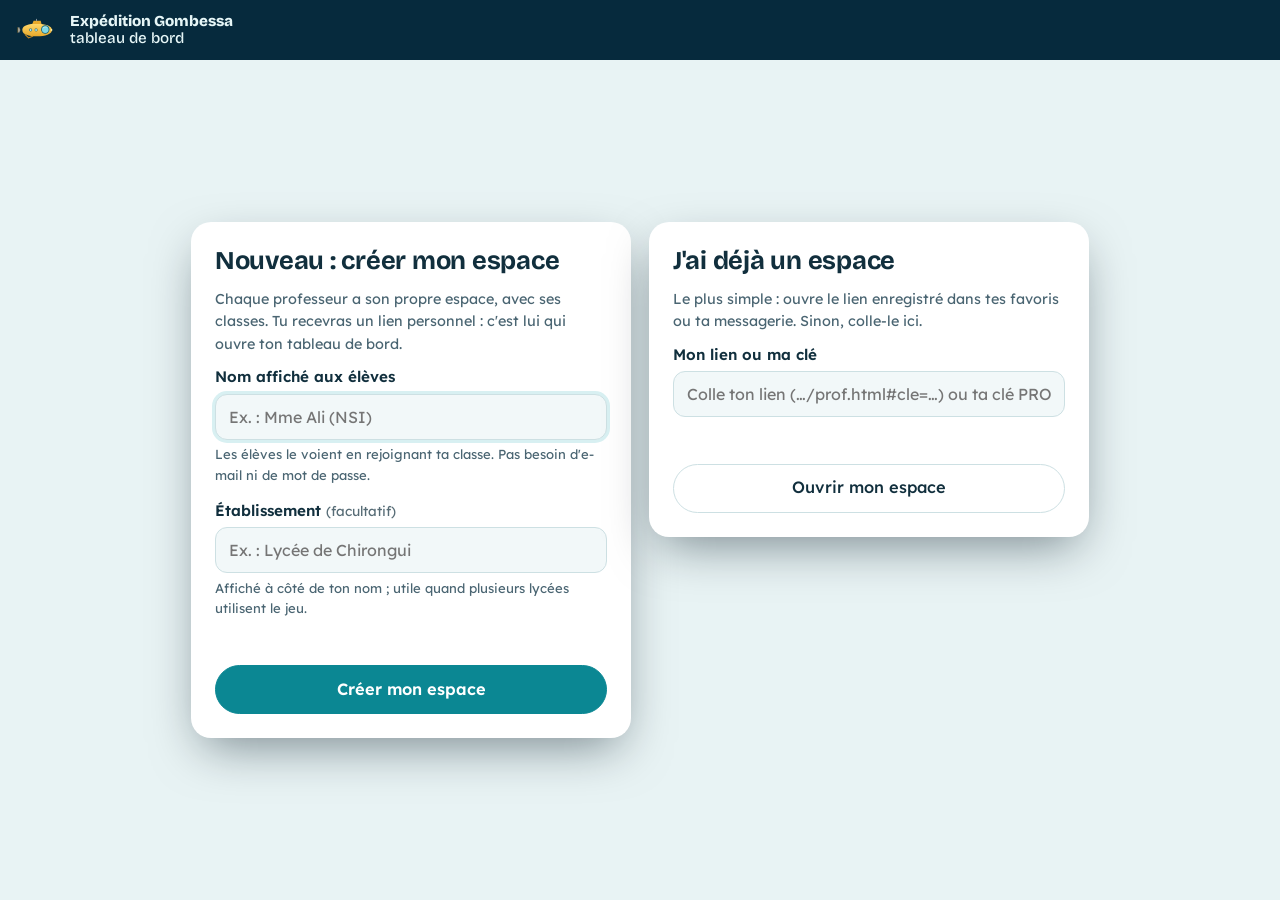
==== commit eeb49b5f: "Espaces professeur sans mot de passe, classes identifiées par un code - Chaque professeur crée son e" ====
--- a/prof.html
+++ b/prof.html
@@ -25,6 +25,7 @@
   <script src="js/ui/illustrations.js"></script>
   <script src="js/ui/persos.js"></script>
   <script src="js/ui/panneaux.js"></script>
+  <script src="vendor/qrcode/qrcode.js"></script>
   <script src="js/prof.js"></script>
 </body>
 </html>
--- a/css/style.css
+++ b/css/style.css
@@ -965,3 +965,9 @@
 @media (prefers-reduced-motion: reduce) {
   *, *::before, *::after { animation-duration: .01ms !important; animation-iteration-count: 1 !important; transition-duration: .01ms !important; }
 }
+
+/* Inscription : la classe trouvée grâce à son code */
+.info-classe { margin: -.4rem 0 0; font-size: .9rem; min-height: 1.3em; color: var(--texte-doux); }
+.info-classe.ok { color: var(--herbier); font-weight: 600; }
+.info-classe.erreur { color: var(--corail); }
+.champ small.aide-texte { font-size: .82rem; }
--- a/css/prof.css
+++ b/css/prof.css
@@ -12,6 +12,9 @@
 
 .prof-centre { min-height: calc(100vh - var(--entete-h)); display: grid; place-items: center; padding: 24px; }
 .carte-connexion.large { max-width: 640px; }
+.prof-centre > * { min-width: 0; max-width: 100%; }
+@media (max-width: 560px) { .prof-centre { padding: 16px; } .prof-centre .carte-connexion { padding: 1.1rem; } }
+.bloc-lien .code-prof { white-space: normal; overflow-wrap: anywhere; }
 .prof { padding: 18px clamp(12px, 2.5vw, 28px) 60px; display: flex; flex-direction: column; gap: 1rem; }
 .prof-resume { display: grid; grid-template-columns: repeat(5, minmax(0, 1fr)); gap: .7rem; }
 .prof-chiffre { background: var(--surface); border: 1px solid var(--trait); border-radius: var(--r-moyen); padding: .7rem .9rem; display: flex; flex-direction: column; }
@@ -95,8 +98,8 @@
 .fiche-mission-corps { padding: 0 .7rem .7rem; font-size: .88rem; }
 .fiche-mission-corps h4 { margin: .5rem 0 .3rem; font-size: .85rem; }
 
-.gestion-classes .nouvelle-classe { display: flex; gap: .5rem; }
-.gestion-classes input[type=text] { flex: 1; font: 400 1rem var(--police-texte); padding: .55em .8em; border-radius: var(--r-moyen); border: 1.5px solid var(--trait); background: var(--surface-2); color: var(--texte); }
+.gestion-classes .nouvelle-classe, .mon-lien .nouvelle-classe { display: flex; gap: .5rem; }
+.gestion-classes input[type=text], .mon-lien .nouvelle-classe input[type=text] { flex: 1; font: 400 1rem var(--police-texte); padding: .55em .8em; border-radius: var(--r-moyen); border: 1.5px solid var(--trait); background: var(--surface-2); color: var(--texte); }
 .liste-classes { list-style: none; padding: 0; margin: .8rem 0; display: flex; flex-direction: column; gap: .4rem; }
 .liste-classes li { display: flex; align-items: center; justify-content: space-between; gap: .6rem; background: var(--surface-2); border: 1px solid var(--trait); border-radius: var(--r-moyen); padding: .5rem .7rem; }
 .formulaire input[type=text], .formulaire input[type=password] { font: 400 1rem var(--police-texte); padding: .6em .8em; border-radius: var(--r-moyen); border: 1.5px solid var(--trait); background: var(--surface-2); color: var(--texte); }
@@ -119,3 +122,47 @@
   .barre-prof .marque-texte { display: none; }
   .liste-alertes { grid-template-columns: 1fr; }
 }
+
+/* --- Espaces professeur sans mot de passe : entrée, lien personnel, invitation --- */
+.prof-entree { display: flex; flex-wrap: wrap; justify-content: center; align-items: flex-start; align-content: center; gap: 18px; }
+.prof-entree .carte-connexion { width: min(440px, 100%); }
+.prof-nom { font-size: .88rem; opacity: .9; white-space: nowrap; max-width: 220px; overflow: hidden; text-overflow: ellipsis; }
+.bloc-lien { background: var(--balise-fond); border: 1.5px solid var(--balise-bord); border-radius: var(--r-moyen); padding: .8rem 1rem; margin: .6rem 0 1rem; }
+.bloc-lien p { margin: 0 0 .5rem; }
+.bloc-lien ul { margin: .5rem 0 0; padding-left: 1.2em; }
+.champ-lien { width: 100%; font: 500 .9rem var(--police-code); padding: .55em .7em; border: 1.5px solid var(--balise-bord); border-radius: 8px; background: var(--surface); color: var(--texte); }
+.bloc-lien-actions { display: flex; flex-wrap: wrap; gap: .45rem; margin: .55rem 0; }
+.bloc-lien-actions a.bouton { text-decoration: none; }
+.memo-appareil { margin: .2rem 0 .4rem; }
+.mon-lien h3 { font-size: 1rem; margin-top: 1rem; }
+.code-classe-petit { font-size: .82rem; color: var(--texte-doux); margin-top: .15rem; }
+.mon-lien .identite-espace { display: grid; grid-template-columns: 1fr; gap: .5rem; }
+@media (min-width: 560px) { .mon-lien .identite-espace { grid-template-columns: 1fr 1.4fr auto; } }
+.mon-lien .identite-espace input[type=text] { min-width: 0; font: 400 1rem var(--police-texte); padding: .55em .8em; border-radius: var(--r-moyen); border: 1.5px solid var(--trait); background: var(--surface-2); color: var(--texte); }
+.etiquette .facultatif { font-weight: 400; opacity: .7; font-size: .9em; }
+.prof-etab { color: var(--texte-doux); margin: -.3rem 0 .6rem; }
+.prof-nom small { opacity: .75; }
+.code-classe-titre { font-size: 1rem; letter-spacing: .06em; }
+.gestion-classes .liste-classes li { flex-direction: column; align-items: stretch; gap: .35rem; }
+.gestion-classes .liste-classes li > div:first-child { min-width: 0; }
+.actions-classe { display: flex; flex-wrap: wrap; align-items: center; gap: .2rem .5rem; }
+.actions-classe .interrupteur { margin-right: .4rem; }
+.gestion-classes .nouvelle-classe { flex-wrap: wrap; }
+.gestion-classes .nouvelle-classe input[type=text] { flex: 1 1 200px; min-width: 0; }
+.gestion-classes .nouvelle-classe .bouton { white-space: nowrap; flex: 0 0 auto; }
+@media (max-width: 480px) { .gestion-classes .nouvelle-classe .bouton { flex: 1 1 100%; } }
+.prof-nom { max-width: 300px; }
+
+.invitation-grand { display: grid; grid-template-columns: minmax(200px, 340px) minmax(0, 1fr); gap: 1.6rem; align-items: center; background: #fff; color: #10232c; border-radius: var(--r-grand); padding: 1.4rem; }
+.invitation-grand:fullscreen { padding: 4vw; grid-template-columns: minmax(0, 42vh) minmax(0, 1fr); font-size: 1.5vw; }
+.invitation-qr svg { display: block; width: 100%; height: auto; }
+.invitation-classe { font: 800 1.6em var(--police-titre); margin: 0 0 .5rem; }
+.invitation-texte ol { font-size: 1.1em; padding-left: 1.2em; margin: 0 0 .6rem; }
+.invitation-texte li { margin-bottom: .3rem; }
+.invitation-code { font: 800 clamp(2.4rem, 7vw, 4.6em) var(--police-code); letter-spacing: .1em; color: #0b4f6b; background: #fff5d6; border: 3px dashed #f2c14e; border-radius: 14px; padding: .2em .5em; width: fit-content; margin: .3rem 0 .6rem; }
+.invitation-actions { display: flex; gap: .5rem; align-items: center; margin-top: .9rem; flex-wrap: wrap; }
+.invitation-actions .champ-lien { flex: 1; min-width: 220px; border-color: var(--trait); }
+@media (max-width: 700px) {
+  .invitation-grand { grid-template-columns: 1fr; padding: 1rem; }
+  .invitation-qr { max-width: 260px; margin: 0 auto; }
+}
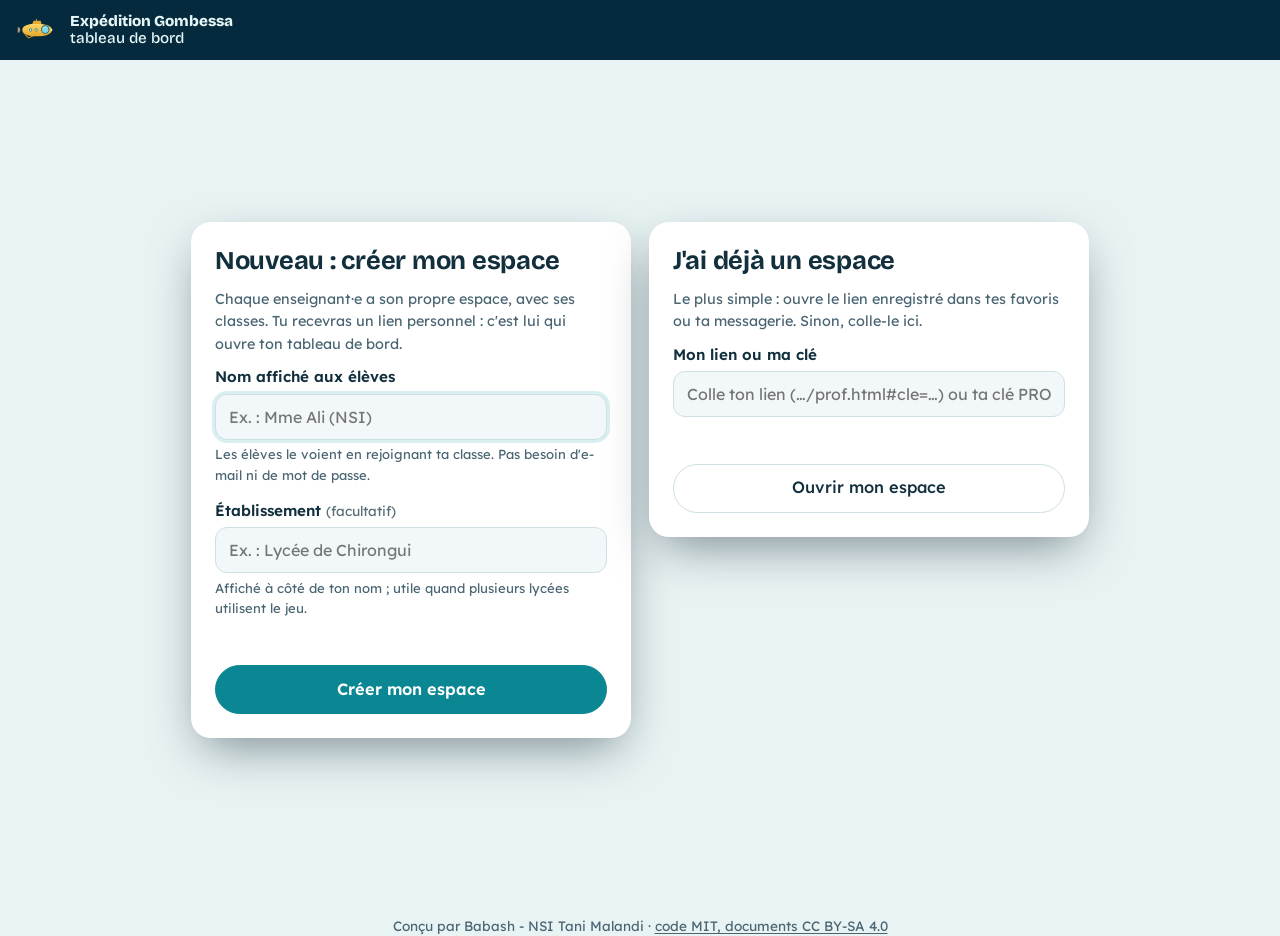
==== commit aca4b69f: "[T40][atelier] Libellés en langage inclusif, crédits en bas de l'accueil et du tableau de bord - Lib" ====
--- a/prof.html
+++ b/prof.html
@@ -3,7 +3,7 @@
 <head>
   <meta charset="utf-8">
   <meta name="viewport" content="width=device-width, initial-scale=1">
-  <title>Tableau de bord du professeur · Expédition Gombessa</title>
+  <title>Tableau de bord de l'enseignant·e · Expédition Gombessa</title>
   <meta name="robots" content="noindex">
   <link rel="icon" href="img/icone.svg" type="image/svg+xml">
   <link rel="preconnect" href="https://fonts.googleapis.com">
--- a/css/style.css
+++ b/css/style.css
@@ -155,6 +155,12 @@
 .accueil-titre p { font-size: 1.08rem; max-width: 36ch; color: #dff6f7; }
 .carte-connexion { position: relative; z-index: 1; background: var(--surface); border-radius: var(--r-grand); padding: 1.5rem; box-shadow: var(--ombre-forte); width: 100%; }
 .carte-connexion h2 { font-size: 1.6rem; }
+/* La ligne de crédits (accueil et tableau de bord) : discrète, mais contrastée et lisible sur téléphone */
+.credits { font-size: .85rem; line-height: 1.5; color: var(--texte-doux); text-align: center; margin: 1rem auto 0; padding: 0 1rem; max-width: 80ch; }
+.credits a { color: inherit; text-decoration: underline; text-underline-offset: 2px; white-space: nowrap; }
+.accueil > .credits { grid-column: 1 / -1; position: relative; z-index: 1; justify-self: center; margin: 0; padding: .3rem .9rem; border-radius: 999px; color: #e6f6f7; background: rgba(3, 22, 38, .82); }
+.accueil { grid-template-rows: 1fr auto; }
+@media (max-width: 900px) { .accueil { grid-template-rows: none; } }
 .choix-depart { display: flex; flex-direction: column; gap: .7rem; }
 .choix-depart-bouton { justify-content: flex-start; gap: .9rem; text-align: left; border-radius: var(--r-moyen); padding: .9rem 1rem; }
 .choix-depart-bouton strong { display: block; font-size: 1.05rem; }
